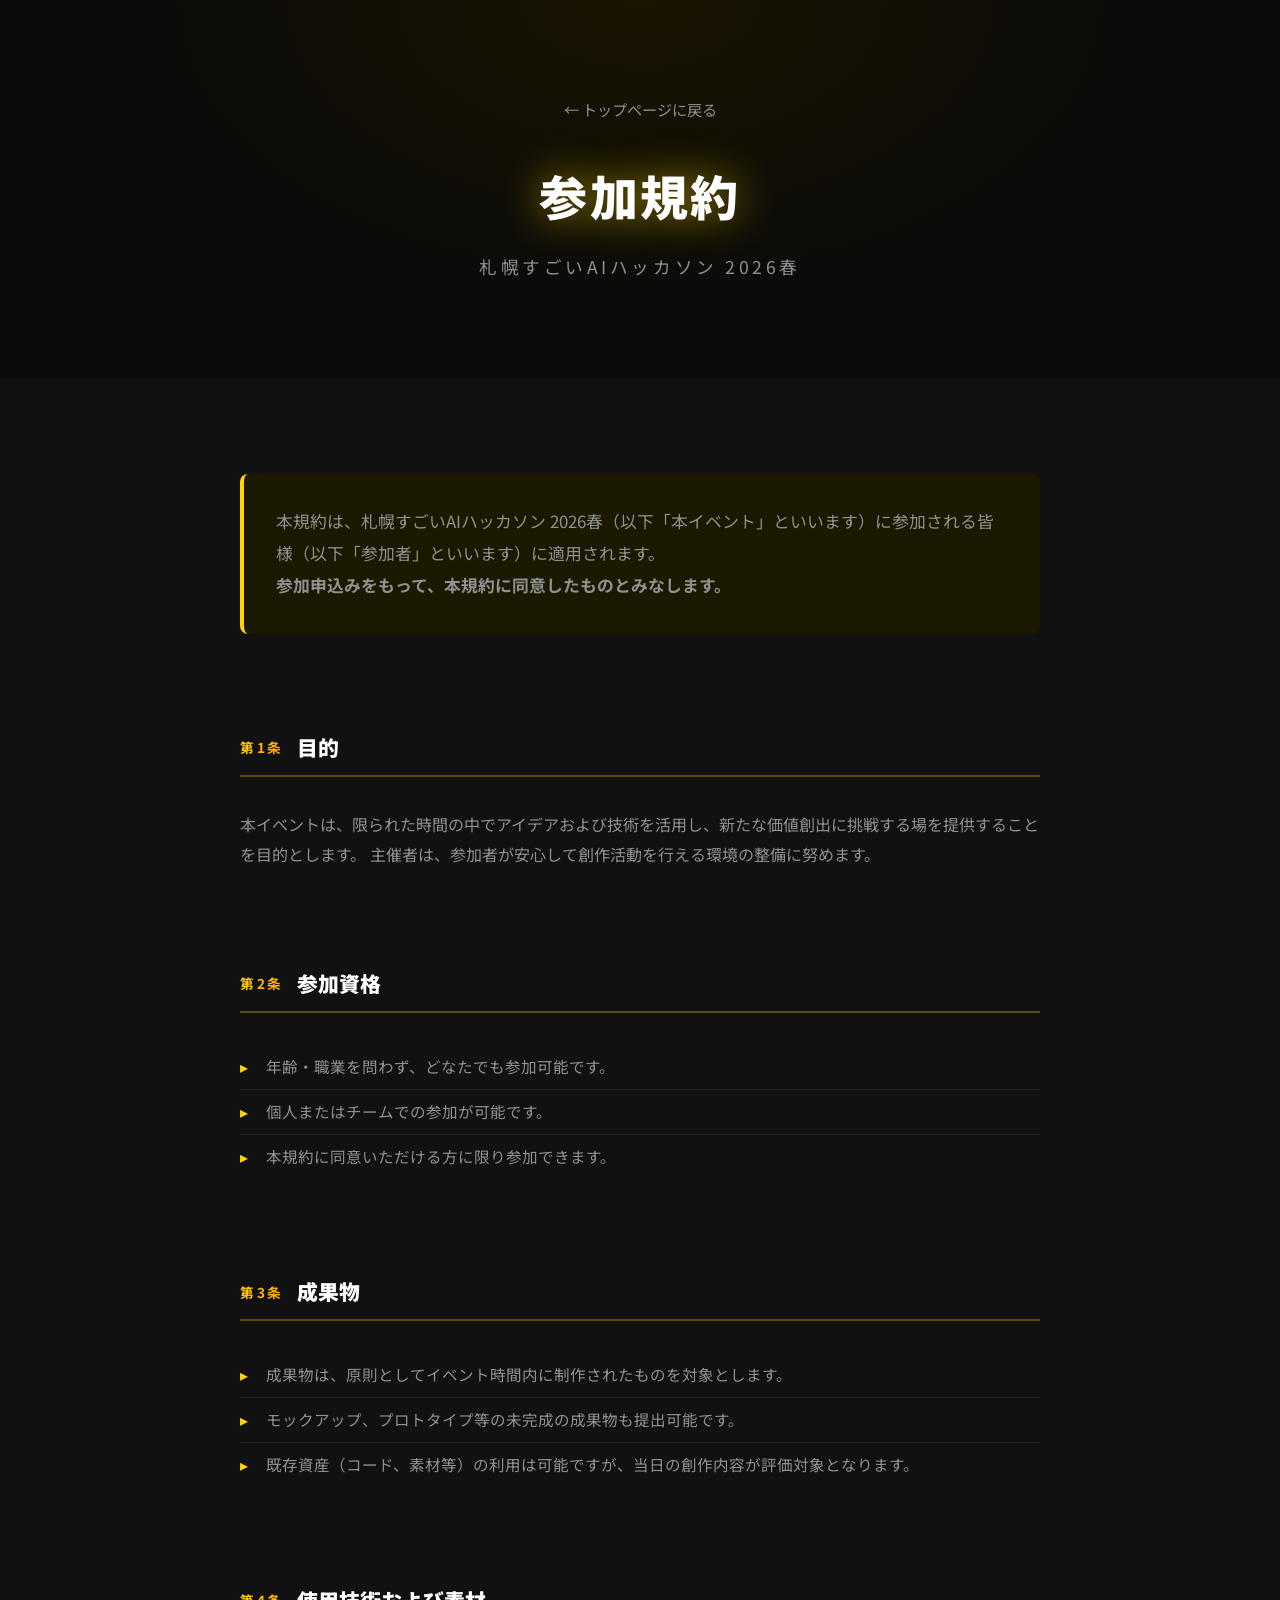
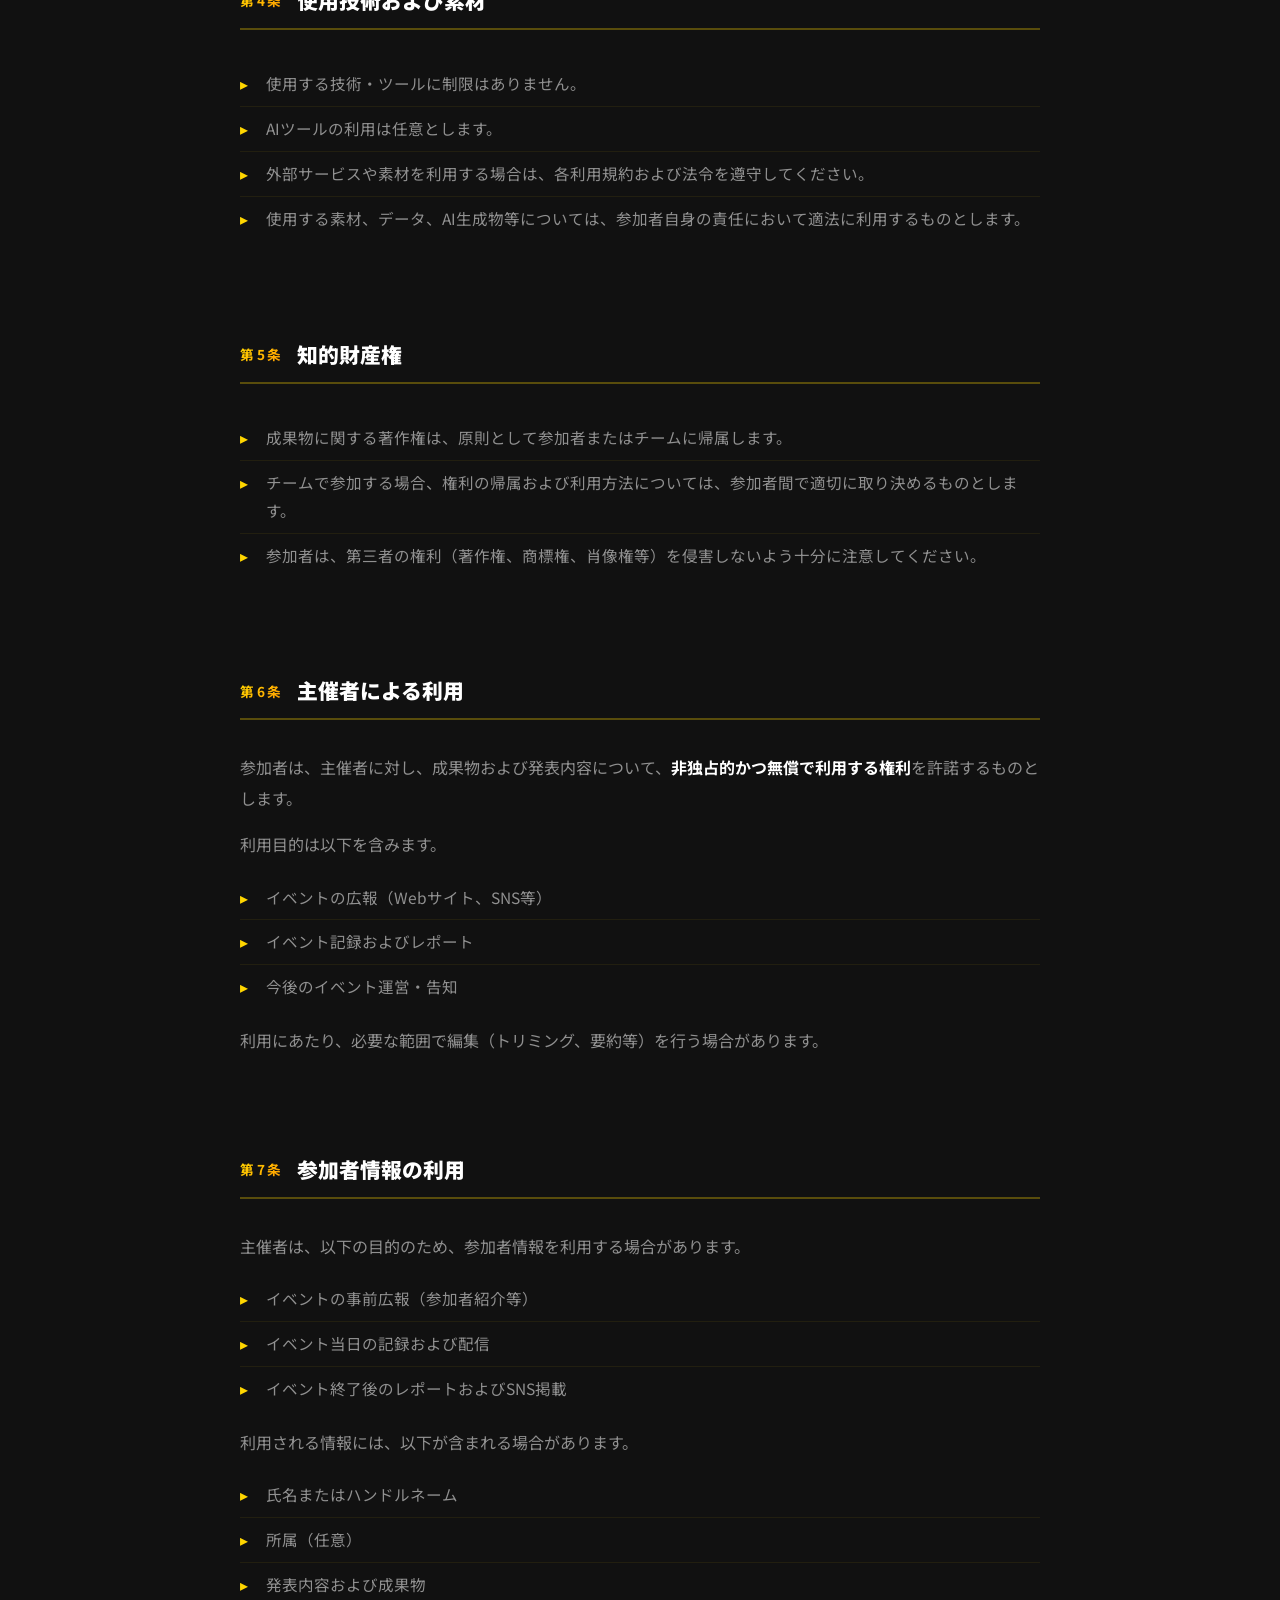
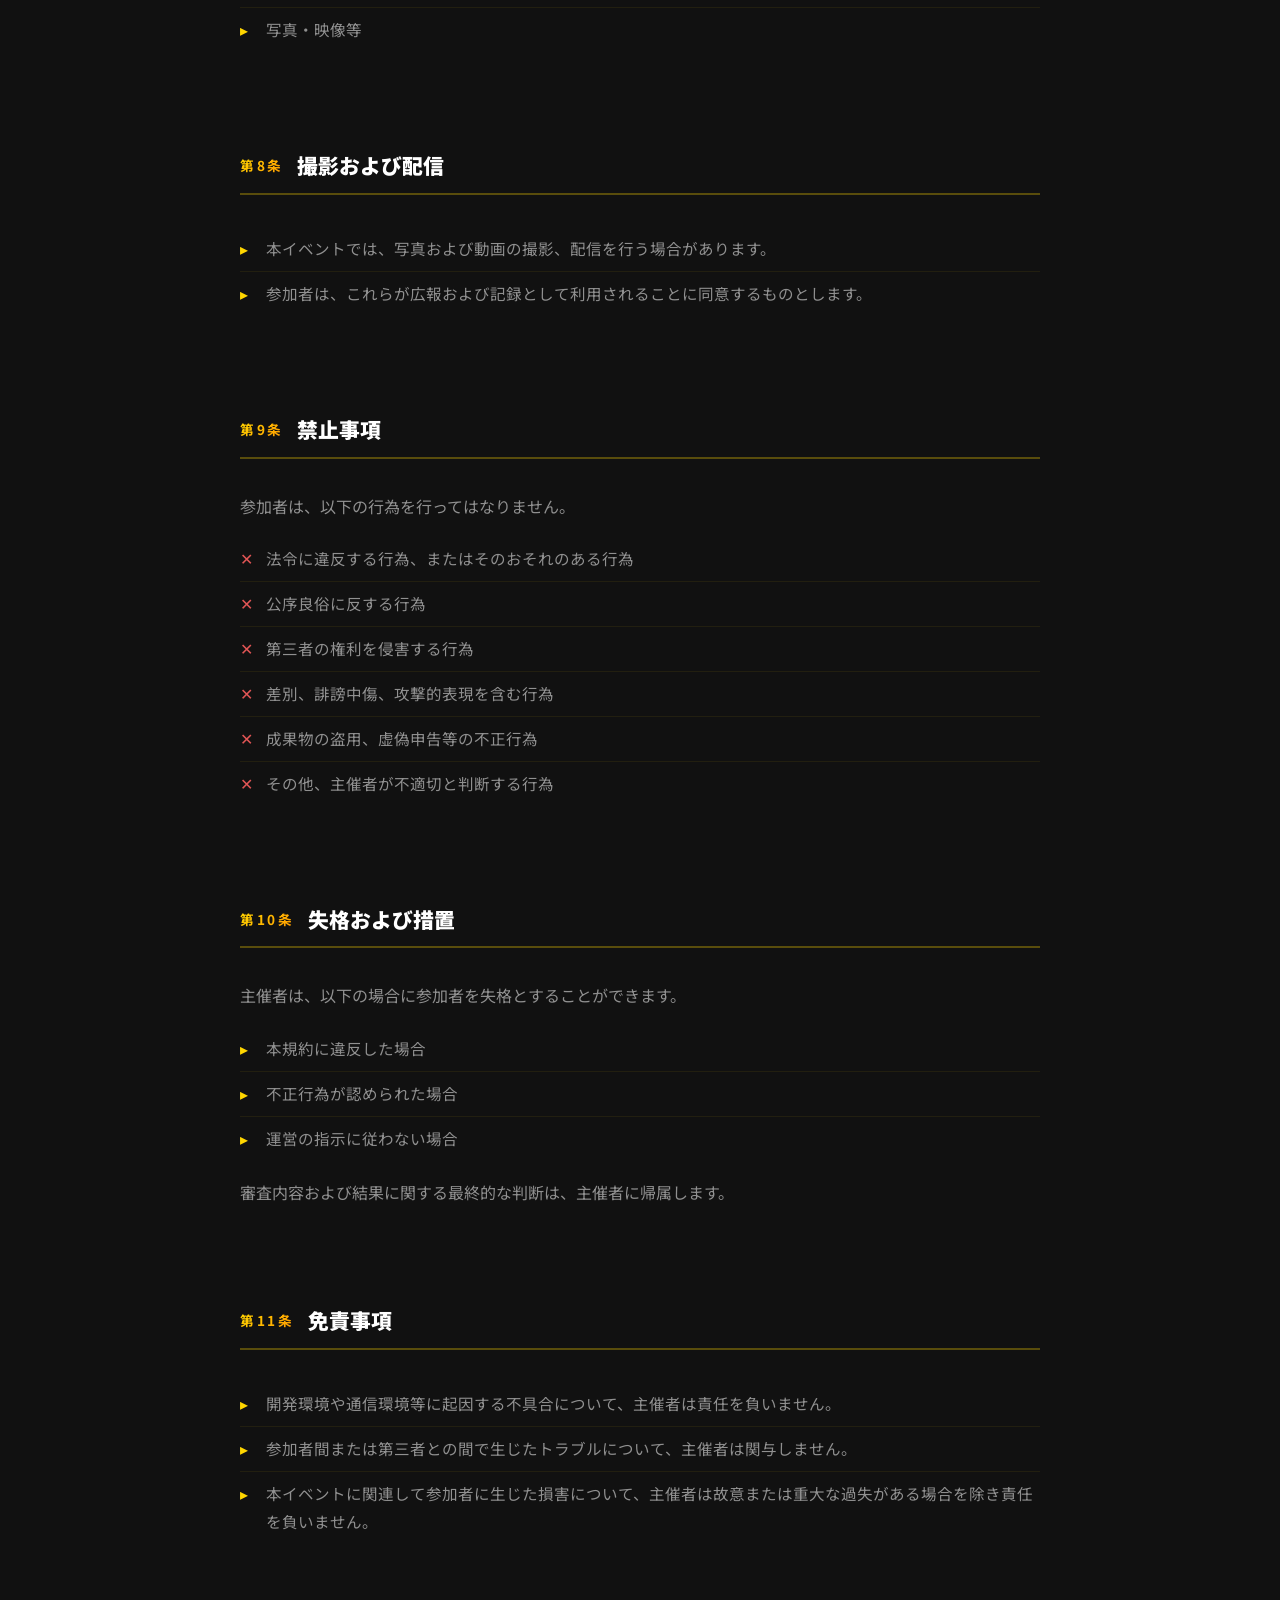
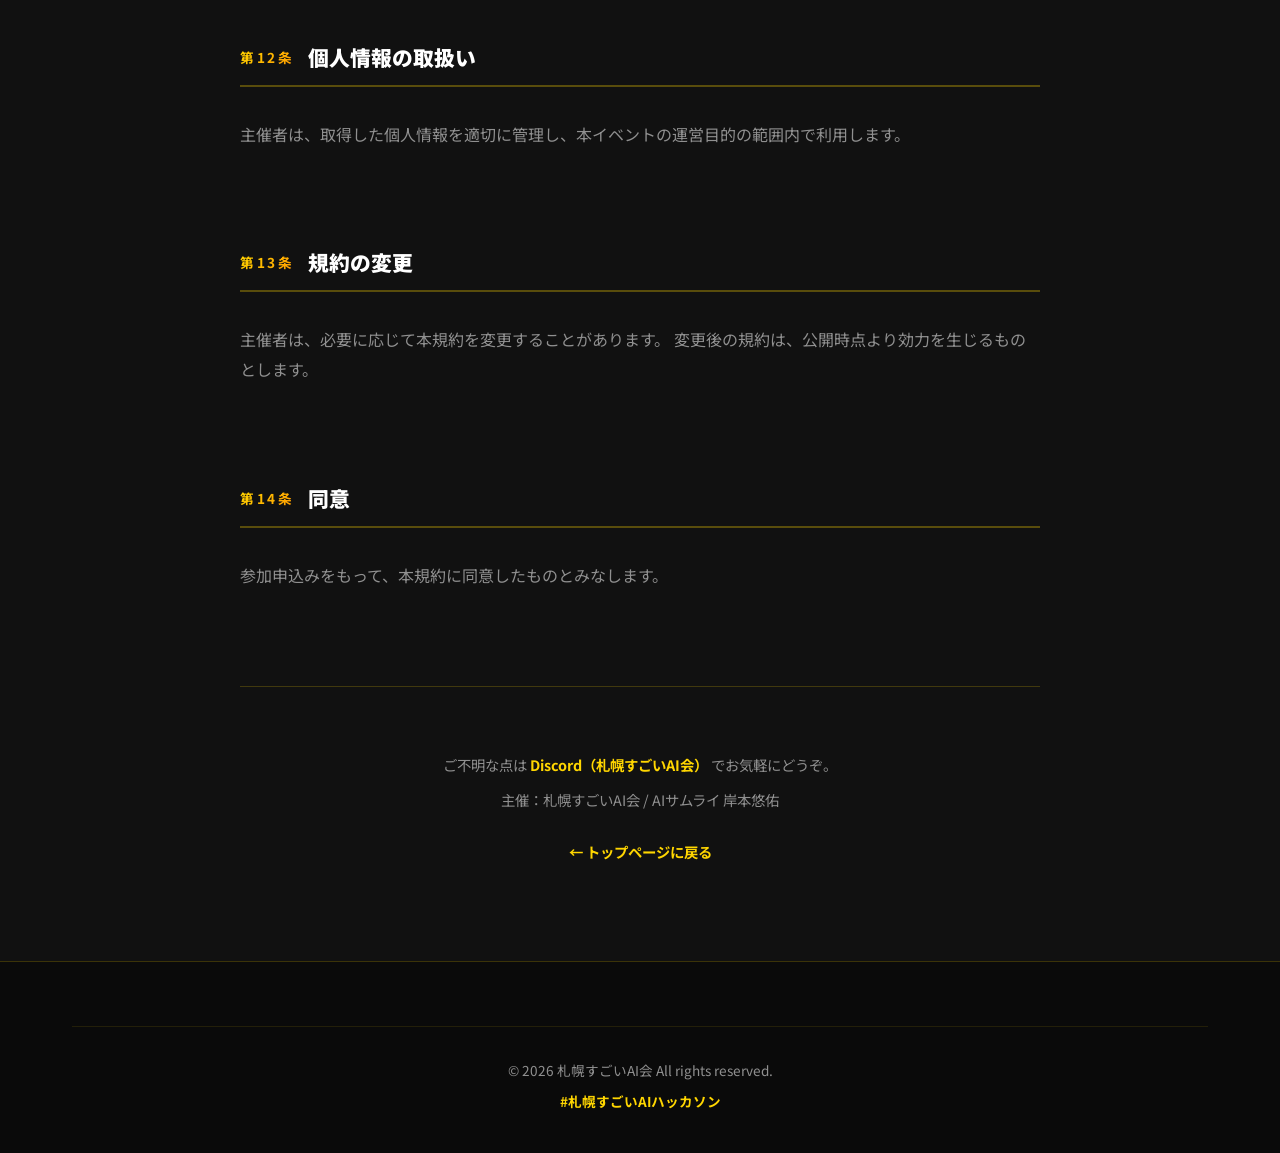
==== conditions.html @ a0afb740 "Initial commit" ====
<!DOCTYPE html>
<html lang="ja">
<head>
    <meta charset="UTF-8">
    <meta name="viewport" content="width=device-width, initial-scale=1.0">
    <title>参加規約 | 札幌すごいAIハッカソン 2026春</title>
    <meta name="description" content="札幌すごいAIハッカソン 2026春の参加規約です。">
    <!-- OGP Tags -->
    <meta property="og:title" content="参加規約 | 札幌すごいAIハッカソン 2026春">
    <meta property="og:description" content="札幌すごいAIハッカソン 2026春の参加規約です。">
    <meta property="og:type" content="website">
    <meta property="og:url" content="https://hack-2026-spring.sugoiai.org/conditions.html">
    <meta property="og:site_name" content="札幌すごいAIハッカソン 2026春">
    <meta property="og:image" content="https://hack-2026-spring.sugoiai.org/images/logot.png">
    <meta property="og:locale" content="ja_JP">
    <!-- Twitter Card Tags -->
    <meta name="twitter:card" content="summary_large_image">
    <meta name="twitter:title" content="参加規約 | 札幌すごいAIハッカソン 2026春">
    <meta name="twitter:description" content="札幌すごいAIハッカソン 2026春の参加規約です。">
    <meta name="twitter:image" content="https://hack-2026-spring.sugoiai.org/images/logot.png">
    <!-- Favicon -->
    <link rel="icon" type="image/png" href="images/logot.png">
    <link rel="apple-touch-icon" href="images/logot.png">
    <link rel="stylesheet" href="style.css">
    <link rel="preconnect" href="https://fonts.googleapis.com">
    <link rel="preconnect" href="https://fonts.gstatic.com" crossorigin>
    <link href="https://fonts.googleapis.com/css2?family=Noto+Sans+JP:wght@400;700;900&display=swap" rel="stylesheet">
    <style>
        .conditions-hero {
            min-height: 40vh;
            display: flex;
            flex-direction: column;
            justify-content: center;
            align-items: center;
            background: radial-gradient(ellipse at center top, #1a1400 0%, var(--dark-bg) 60%);
            padding: var(--spacing-xl) 0 var(--spacing-lg);
            text-align: center;
        }

        .back-link {
            display: inline-block;
            color: var(--text-secondary);
            text-decoration: none;
            margin-bottom: var(--spacing-md);
            transition: all 0.3s ease;
            font-size: 0.95rem;
        }

        .back-link:hover {
            color: var(--film-cyan);
            transform: translateX(-4px);
        }

        .conditions-body {
            background: var(--dark-surface);
            padding: var(--spacing-xl) 0;
        }

        .conditions-content {
            max-width: 800px;
            margin: 0 auto;
        }

        .conditions-intro {
            font-size: 1.05rem;
            color: var(--text-secondary);
            line-height: 1.9;
            margin-bottom: var(--spacing-xl);
            padding: var(--spacing-md);
            background: var(--dark-elevated);
            border-left: 4px solid var(--film-purple);
            border-radius: 8px;
        }

        .conditions-article {
            margin-bottom: var(--spacing-xl);
        }

        .conditions-article-title {
            font-size: 1.3rem;
            font-weight: 900;
            margin-bottom: var(--spacing-md);
            padding-bottom: 0.6rem;
            border-bottom: 2px solid rgba(255, 214, 0, 0.3);
            display: flex;
            align-items: center;
            gap: 0.8rem;
        }

        .conditions-article-title .article-num {
            font-size: 0.85rem;
            font-weight: 700;
            letter-spacing: 0.2em;
            background: var(--accent-gradient);
            -webkit-background-clip: text;
            -webkit-text-fill-color: transparent;
            background-clip: text;
        }

        .conditions-article p {
            color: var(--text-secondary);
            font-size: 1rem;
            line-height: 1.9;
            margin-bottom: var(--spacing-sm);
        }

        .conditions-article p strong {
            color: var(--text-primary);
            font-weight: 700;
        }

        .conditions-list {
            list-style: none;
            padding: 0;
            margin: var(--spacing-sm) 0;
        }

        .conditions-list li {
            padding: 0.5rem 0 0.5rem 1.6rem;
            position: relative;
            color: var(--text-secondary);
            font-size: 0.97rem;
            line-height: 1.8;
            border-bottom: 1px solid rgba(255, 214, 0, 0.07);
        }

        .conditions-list li:last-child {
            border-bottom: none;
        }

        .conditions-list li::before {
            content: "▸";
            position: absolute;
            left: 0;
            color: var(--film-purple);
        }

        .conditions-list.danger li::before {
            content: "✕";
            color: #e05555;
        }

        .conditions-note {
            margin-top: var(--spacing-md);
            padding: var(--spacing-sm) var(--spacing-md);
            background: rgba(255, 214, 0, 0.08);
            border-radius: 8px;
            border: 1px solid rgba(255, 214, 0, 0.2);
            font-size: 0.9rem;
            color: var(--text-secondary);
            line-height: 1.8;
        }

        .conditions-footer-note {
            margin-top: var(--spacing-xl);
            padding-top: var(--spacing-lg);
            border-top: 1px solid rgba(255, 214, 0, 0.2);
            text-align: center;
            color: var(--text-secondary);
            font-size: 0.9rem;
            line-height: 1.9;
        }

        .conditions-footer-note a {
            color: var(--film-purple);
            text-decoration: none;
            font-weight: 700;
        }

        .conditions-footer-note a:hover {
            color: var(--film-cyan);
        }
    </style>
</head>
<body>

    <!-- Hero -->
    <div class="conditions-hero">
        <div class="container">
            <a href="index.html" class="back-link">← トップページに戻る</a>
            <h1 class="hero-title" style="animation: none;">
                <span class="title-main" style="font-size: clamp(1.8rem, 5vw, 3rem);">参加規約</span>
                <span class="title-sub">札幌すごいAIハッカソン 2026春</span>
            </h1>
        </div>
    </div>

    <!-- Body -->
    <div class="conditions-body">
        <div class="container">
            <div class="conditions-content">

                <p class="conditions-intro">
                    本規約は、札幌すごいAIハッカソン 2026春（以下「本イベント」といいます）に参加される皆様（以下「参加者」といいます）に適用されます。<br>
                    <strong>参加申込みをもって、本規約に同意したものとみなします。</strong>
                </p>

                <!-- 第1条 -->
                <div class="conditions-article">
                    <h2 class="conditions-article-title">
                        <span class="article-num">第1条</span>目的
                    </h2>
                    <p>
                        本イベントは、限られた時間の中でアイデアおよび技術を活用し、新たな価値創出に挑戦する場を提供することを目的とします。
                        主催者は、参加者が安心して創作活動を行える環境の整備に努めます。
                    </p>
                </div>

                <!-- 第2条 -->
                <div class="conditions-article">
                    <h2 class="conditions-article-title">
                        <span class="article-num">第2条</span>参加資格
                    </h2>
                    <ul class="conditions-list">
                        <li>年齢・職業を問わず、どなたでも参加可能です。</li>
                        <li>個人またはチームでの参加が可能です。</li>
                        <li>本規約に同意いただける方に限り参加できます。</li>
                    </ul>
                </div>

                <!-- 第3条 -->
                <div class="conditions-article">
                    <h2 class="conditions-article-title">
                        <span class="article-num">第3条</span>成果物
                    </h2>
                    <ul class="conditions-list">
                        <li>成果物は、原則としてイベント時間内に制作されたものを対象とします。</li>
                        <li>モックアップ、プロトタイプ等の未完成の成果物も提出可能です。</li>
                        <li>既存資産（コード、素材等）の利用は可能ですが、当日の創作内容が評価対象となります。</li>
                    </ul>
                </div>

                <!-- 第4条 -->
                <div class="conditions-article">
                    <h2 class="conditions-article-title">
                        <span class="article-num">第4条</span>使用技術および素材
                    </h2>
                    <ul class="conditions-list">
                        <li>使用する技術・ツールに制限はありません。</li>
                        <li>AIツールの利用は任意とします。</li>
                        <li>外部サービスや素材を利用する場合は、各利用規約および法令を遵守してください。</li>
                        <li>使用する素材、データ、AI生成物等については、参加者自身の責任において適法に利用するものとします。</li>
                    </ul>
                </div>

                <!-- 第5条 -->
                <div class="conditions-article">
                    <h2 class="conditions-article-title">
                        <span class="article-num">第5条</span>知的財産権
                    </h2>
                    <ul class="conditions-list">
                        <li>成果物に関する著作権は、原則として参加者またはチームに帰属します。</li>
                        <li>チームで参加する場合、権利の帰属および利用方法については、参加者間で適切に取り決めるものとします。</li>
                        <li>参加者は、第三者の権利（著作権、商標権、肖像権等）を侵害しないよう十分に注意してください。</li>
                    </ul>
                </div>

                <!-- 第6条 -->
                <div class="conditions-article">
                    <h2 class="conditions-article-title">
                        <span class="article-num">第6条</span>主催者による利用
                    </h2>
                    <p>
                        参加者は、主催者に対し、成果物および発表内容について、<strong>非独占的かつ無償で利用する権利</strong>を許諾するものとします。
                    </p>
                    <p>利用目的は以下を含みます。</p>
                    <ul class="conditions-list">
                        <li>イベントの広報（Webサイト、SNS等）</li>
                        <li>イベント記録およびレポート</li>
                        <li>今後のイベント運営・告知</li>
                    </ul>
                    <p>利用にあたり、必要な範囲で編集（トリミング、要約等）を行う場合があります。</p>
                </div>

                <!-- 第7条 -->
                <div class="conditions-article">
                    <h2 class="conditions-article-title">
                        <span class="article-num">第7条</span>参加者情報の利用
                    </h2>
                    <p>主催者は、以下の目的のため、参加者情報を利用する場合があります。</p>
                    <ul class="conditions-list">
                        <li>イベントの事前広報（参加者紹介等）</li>
                        <li>イベント当日の記録および配信</li>
                        <li>イベント終了後のレポートおよびSNS掲載</li>
                    </ul>
                    <p>利用される情報には、以下が含まれる場合があります。</p>
                    <ul class="conditions-list">
                        <li>氏名またはハンドルネーム</li>
                        <li>所属（任意）</li>
                        <li>発表内容および成果物</li>
                        <li>写真・映像等</li>
                    </ul>
                </div>

                <!-- 第8条 -->
                <div class="conditions-article">
                    <h2 class="conditions-article-title">
                        <span class="article-num">第8条</span>撮影および配信
                    </h2>
                    <ul class="conditions-list">
                        <li>本イベントでは、写真および動画の撮影、配信を行う場合があります。</li>
                        <li>参加者は、これらが広報および記録として利用されることに同意するものとします。</li>
                    </ul>
                </div>

                <!-- 第9条 -->
                <div class="conditions-article">
                    <h2 class="conditions-article-title">
                        <span class="article-num">第9条</span>禁止事項
                    </h2>
                    <p>参加者は、以下の行為を行ってはなりません。</p>
                    <ul class="conditions-list danger">
                        <li>法令に違反する行為、またはそのおそれのある行為</li>
                        <li>公序良俗に反する行為</li>
                        <li>第三者の権利を侵害する行為</li>
                        <li>差別、誹謗中傷、攻撃的表現を含む行為</li>
                        <li>成果物の盗用、虚偽申告等の不正行為</li>
                        <li>その他、主催者が不適切と判断する行為</li>
                    </ul>
                </div>

                <!-- 第10条 -->
                <div class="conditions-article">
                    <h2 class="conditions-article-title">
                        <span class="article-num">第10条</span>失格および措置
                    </h2>
                    <p>主催者は、以下の場合に参加者を失格とすることができます。</p>
                    <ul class="conditions-list">
                        <li>本規約に違反した場合</li>
                        <li>不正行為が認められた場合</li>
                        <li>運営の指示に従わない場合</li>
                    </ul>
                    <p>審査内容および結果に関する最終的な判断は、主催者に帰属します。</p>
                </div>

                <!-- 第11条 -->
                <div class="conditions-article">
                    <h2 class="conditions-article-title">
                        <span class="article-num">第11条</span>免責事項
                    </h2>
                    <ul class="conditions-list">
                        <li>開発環境や通信環境等に起因する不具合について、主催者は責任を負いません。</li>
                        <li>参加者間または第三者との間で生じたトラブルについて、主催者は関与しません。</li>
                        <li>本イベントに関連して参加者に生じた損害について、主催者は故意または重大な過失がある場合を除き責任を負いません。</li>
                    </ul>
                </div>

                <!-- 第12条 -->
                <div class="conditions-article">
                    <h2 class="conditions-article-title">
                        <span class="article-num">第12条</span>個人情報の取扱い
                    </h2>
                    <p>
                        主催者は、取得した個人情報を適切に管理し、本イベントの運営目的の範囲内で利用します。
                    </p>
                </div>

                <!-- 第13条 -->
                <div class="conditions-article">
                    <h2 class="conditions-article-title">
                        <span class="article-num">第13条</span>規約の変更
                    </h2>
                    <p>
                        主催者は、必要に応じて本規約を変更することがあります。
                        変更後の規約は、公開時点より効力を生じるものとします。
                    </p>
                </div>

                <!-- 第14条 -->
                <div class="conditions-article">
                    <h2 class="conditions-article-title">
                        <span class="article-num">第14条</span>同意
                    </h2>
                    <p>
                        参加申込みをもって、本規約に同意したものとみなします。
                    </p>
                </div>

                <div class="conditions-footer-note">
                    <p>ご不明な点は <a href="https://discord.gg/Ve2tQeN7cw" target="_blank" rel="noopener noreferrer">Discord（札幌すごいAI会）</a> でお気軽にどうぞ。</p>
                    <p style="margin-top: 0.5rem;">主催：札幌すごいAI会 / AIサムライ 岸本悠佑</p>
                    <p style="margin-top: 1.5rem;"><a href="index.html">← トップページに戻る</a></p>
                </div>

            </div>
        </div>
    </div>

    <!-- Footer -->
    <footer class="footer">
        <div class="container">
            <div class="footer-bottom">
                <p>&copy; 2026 札幌すごいAI会 All rights reserved.</p>
                <p class="footer-hashtag">#札幌すごいAIハッカソン</p>
            </div>
        </div>
    </footer>

</body>
</html>
---- style.css ----
/* Reset & Base Styles */
* {
    margin: 0;
    padding: 0;
    box-sizing: border-box;
}

:root {
    /* Color Palette - Hackathon Yellow × Black Theme */
    --film-purple: #FFD600;
    --film-violet: #CC9900;
    --film-cyan: #00E5FF;
    --film-teal: #00C0D0;
    --film-gold: #FFD600;
    --hack-yellow: #FFD600;
    --hack-amber: #FF9900;
    --hack-cyan: #00E5FF;
    --dark-bg: #0A0A0A;
    --dark-surface: #111111;
    --dark-elevated: #1A1900;
    --text-primary: #ffffff;
    --text-secondary: #909090;
    --accent-gradient: linear-gradient(135deg, #FFD600, #FF9900);
    --film-glow: 0 0 30px rgba(255, 214, 0, 0.5);

    /* Typography */
    --font-primary: 'Noto Sans JP', sans-serif;

    /* Spacing */
    --spacing-xs: 0.5rem;
    --spacing-sm: 1rem;
    --spacing-md: 2rem;
    --spacing-lg: 4rem;
    --spacing-xl: 6rem;

    /* Container */
    --container-max: 1200px;
    --container-padding: 2rem;
}

html {
    scroll-behavior: smooth;
}

body {
    font-family: var(--font-primary);
    background-color: var(--dark-bg);
    color: var(--text-primary);
    line-height: 1.7;
    overflow-x: hidden;
}

.container {
    max-width: var(--container-max);
    margin: 0 auto;
    padding: 0 var(--container-padding);
}

/* Section Styles */
.section {
    padding: var(--spacing-xl) 0;
    position: relative;
}

.section-header {
    text-align: center;
    margin-bottom: var(--spacing-lg);
}

.section-title {
    display: flex;
    flex-direction: column;
    align-items: center;
    gap: var(--spacing-xs);
}

.title-en {
    font-size: 0.9rem;
    font-weight: 700;
    letter-spacing: 0.3em;
    background: var(--accent-gradient);
    -webkit-background-clip: text;
    -webkit-text-fill-color: transparent;
    background-clip: text;
    text-transform: uppercase;
}

.title-ja {
    font-size: 2.5rem;
    font-weight: 900;
    letter-spacing: 0.05em;
}

.section-description {
    color: var(--text-secondary);
    margin-top: var(--spacing-sm);
    font-size: 1.1rem;
}

/* ─── Hero Section ─── */
.hero {
    min-height: 100vh;
    display: flex;
    flex-direction: column;
    justify-content: center;
    align-items: center;
    position: relative;
    overflow: hidden;
    background: radial-gradient(ellipse at center top, #1a1400 0%, var(--dark-bg) 60%);
}

.hero-background {
    position: absolute;
    top: 0;
    left: 0;
    width: 100%;
    height: 100%;
    overflow: hidden;
    z-index: 0;
}

.film-particle {
    position: absolute;
    bottom: -100px;
    width: 400px;
    height: 400px;
    background: radial-gradient(circle, rgba(255, 214, 0, 0.2) 0%, transparent 70%);
    border-radius: 50%;
    filter: blur(60px);
    animation: particleFloat 18s infinite ease-in-out;
}

.film-particle:nth-child(1) {
    left: 5%;
    animation-delay: 0s;
    background: radial-gradient(circle, rgba(255, 214, 0, 0.25) 0%, transparent 70%);
}

.film-particle:nth-child(2) {
    left: 45%;
    animation-delay: 6s;
    background: radial-gradient(circle, rgba(0, 229, 255, 0.15) 0%, transparent 70%);
}

.film-particle:nth-child(3) {
    left: 75%;
    animation-delay: 12s;
    background: radial-gradient(circle, rgba(255, 214, 0, 0.2) 0%, transparent 70%);
}

@keyframes particleFloat {
    0% {
        transform: translateY(0) scale(1);
        opacity: 0;
    }
    30% {
        opacity: 0.8;
    }
    70% {
        opacity: 0.4;
    }
    100% {
        transform: translateY(-100vh) scale(1.8);
        opacity: 0;
    }
}

/* Hero placeholder for main visual */
.hero-placeholder-wrap {
    position: absolute;
    top: 0;
    left: 0;
    width: 100%;
    height: 100%;
    z-index: 0;
    /* Replace with actual background image when available */
    /* background-image: url('images/hero-visual.jpg'); */
    /* background-size: cover; */
    /* background-position: center; */
}

.hero-content {
    position: relative;
    z-index: 1;
    text-align: center;
}

.hero-date {
    font-size: 1.2rem;
    font-weight: 700;
    letter-spacing: 0.3em;
    background: var(--accent-gradient);
    -webkit-background-clip: text;
    -webkit-text-fill-color: transparent;
    background-clip: text;
    margin-bottom: var(--spacing-sm);
    animation: fadeInDown 1s ease-out;
}

.hero-badge {
    display: inline-block;
    padding: 0.4rem 1.2rem;
    background: rgba(255, 214, 0, 0.2);
    border: 1px solid var(--film-purple);
    border-radius: 50px;
    font-size: 0.9rem;
    font-weight: 700;
    letter-spacing: 0.15em;
    color: var(--film-cyan);
    margin-bottom: var(--spacing-md);
    animation: fadeInDown 1s ease-out 0.15s both;
}

.hero-title {
    margin-bottom: var(--spacing-md);
    animation: fadeInUp 1s ease-out 0.3s both;
}

.title-main {
    display: block;
    font-size: clamp(1.7rem, 7vw, 4.5rem);
    font-weight: 900;
    letter-spacing: 0.05em;
    margin-bottom: var(--spacing-sm);
    text-shadow: 0 0 40px rgba(255, 214, 0, 0.6);
}

.title-sub {
    display: block;
    font-size: clamp(0.8rem, 1.8vw, 1.1rem);
    font-weight: 400;
    letter-spacing: 0.2em;
    color: var(--text-secondary);
}

.hero-tagline {
    font-size: clamp(1.2rem, 3vw, 1.8rem);
    line-height: 1.8;
    margin-bottom: var(--spacing-lg);
    animation: fadeInUp 1s ease-out 0.6s both;
}

.hero-info-badge {
    display: flex;
    justify-content: center;
    gap: 1.5rem;
    margin-bottom: 2rem;
    animation: fadeInUp 1s ease-out 0.8s both;
}

.hero-info-badge span {
    font-size: 1.1rem;
    font-weight: 700;
    color: var(--film-cyan);
    text-shadow: 0 0 10px rgba(0, 229, 255, 0.5);
    letter-spacing: 0.05em;
}

.hero-cta {
    display: flex;
    justify-content: center;
    gap: var(--spacing-sm);
    flex-wrap: wrap;
    animation: fadeInUp 1s ease-out 0.9s both;
}

/* ─── Buttons ─── */
.btn {
    display: inline-flex;
    align-items: center;
    gap: var(--spacing-xs);
    padding: 1rem 2.5rem;
    font-size: 1rem;
    font-weight: 700;
    text-decoration: none;
    border-radius: 50px;
    transition: all 0.3s ease;
    position: relative;
    overflow: hidden;
    border: 2px solid transparent;
}

.btn-primary {
    background: var(--accent-gradient);
    color: var(--text-primary);
    box-shadow: var(--film-glow);
}

.btn-primary:hover {
    transform: translateY(-3px);
    box-shadow: 0 0 50px rgba(255, 214, 0, 0.8);
}

.btn-secondary {
    background: transparent;
    color: var(--text-primary);
    border: 2px solid var(--film-purple);
}

.btn-secondary:hover {
    background: var(--dark-elevated);
    border-color: var(--film-cyan);
    transform: translateY(-3px);
}

.btn-learn {
    background: rgba(255, 214, 0, 0.22);
    color: var(--text-primary);
    border: 2px solid rgba(255, 214, 0, 0.55);
    box-shadow: 0 0 12px rgba(255, 214, 0, 0.15);
}

.btn-learn:hover {
    background: rgba(255, 214, 0, 0.38);
    border-color: var(--film-purple);
    box-shadow: 0 0 24px rgba(255, 214, 0, 0.35);
    transform: translateY(-3px);
}

.btn-large {
    padding: 1.2rem 3rem;
    font-size: 1.1rem;
}

.btn-icon {
    font-size: 1.3em;
}

/* ─── Image Placeholder ─── */
.image-placeholder {
    position: relative;
    width: 100%;
    padding-bottom: 65%;
    background: var(--dark-elevated);
    border-radius: 12px;
    overflow: hidden;
    border: 2px dashed rgba(255, 214, 0, 0.4);
}

.division-placeholder {
    padding-bottom: 55%;
}

.about-photo {
    width: 100%;
    height: auto;
    border-radius: 12px;
    object-fit: cover;
    box-shadow: 0 4px 20px rgba(255, 214, 0, 0.3);
}

.placeholder-text {
    position: absolute;
    top: 50%;
    left: 50%;
    transform: translate(-50%, -50%);
    color: var(--text-secondary);
    font-size: 0.95rem;
    text-align: center;
    padding: var(--spacing-sm);
    display: flex;
    flex-direction: column;
    align-items: center;
    gap: 0.5rem;
}

.placeholder-icon {
    font-size: 2.5rem;
    display: block;
}

/* ─── Overview Section ─── */
.overview {
    background: var(--dark-surface);
    position: relative;
    overflow: hidden;
}

.film-grain-canvas {
    position: absolute;
    top: 0;
    left: 0;
    width: 100%;
    height: 100%;
    z-index: 0;
    pointer-events: none;
    opacity: 0.5;
}

.overview .container {
    position: relative;
    z-index: 1;
}

.overview-content {
    margin-top: var(--spacing-lg);
}

.overview-main {
    display: grid;
    grid-template-columns: 1fr 1fr;
    gap: var(--spacing-lg);
    align-items: start;
}

.overview-image-wrap {
    width: 100%;
}

.venue-image {
    width: 100%;
    height: auto;
    border-radius: 12px;
    object-fit: cover;
    box-shadow: 0 4px 20px rgba(255, 214, 0, 0.3);
}

.overview-subtitle {
    font-size: 2rem;
    font-weight: 900;
    margin-bottom: var(--spacing-md);
    background: var(--accent-gradient);
    -webkit-background-clip: text;
    -webkit-text-fill-color: transparent;
    background-clip: text;
}

.overview-text p {
    margin-bottom: var(--spacing-sm);
    color: var(--text-secondary);
    font-size: 1.05rem;
}

.overview-text strong {
    color: var(--text-primary);
    font-weight: 700;
}

.event-info {
    margin-top: var(--spacing-md);
    padding: var(--spacing-md);
    background: var(--dark-elevated);
    border-left: 4px solid var(--film-purple);
    border-radius: 8px;
}

.info-item {
    display: grid;
    grid-template-columns: 120px 1fr;
    gap: var(--spacing-sm);
    margin-bottom: var(--spacing-sm);
    padding-bottom: var(--spacing-sm);
    border-bottom: 1px solid rgba(255, 214, 0, 0.1);
}

.info-item:last-child {
    margin-bottom: 0;
    padding-bottom: 0;
    border-bottom: none;
}

.info-label {
    font-weight: 700;
    color: var(--film-purple);
    font-size: 0.95rem;
}

.info-value {
    color: var(--text-primary);
}

.overview-note {
    margin-top: var(--spacing-sm);
    font-size: 0.85rem;
    color: var(--text-secondary);
}

/* ─── Divisions Section ─── */
.divisions {
    background: var(--dark-bg);
    position: relative;
    overflow: hidden;
}

.projector-canvas {
    position: absolute;
    top: 0;
    left: 0;
    width: 100%;
    height: 100%;
    z-index: 0;
    pointer-events: none;
    opacity: 0.6;
}

.divisions .container {
    position: relative;
    z-index: 1;
}

.divisions-grid {
    display: grid;
    grid-template-columns: repeat(auto-fit, minmax(360px, 1fr));
    gap: var(--spacing-md);
    margin-top: var(--spacing-lg);
}

.division-card {
    background: var(--dark-surface);
    border-radius: 16px;
    overflow: hidden;
    position: relative;
    transition: all 0.3s ease;
    border: 1px solid rgba(255, 214, 0, 0.15);
}

.division-card:hover {
    transform: translateY(-8px);
    border-color: var(--film-purple);
    box-shadow: 0 10px 40px rgba(255, 214, 0, 0.25);
}

.division-number {
    position: absolute;
    top: 1rem;
    right: 1rem;
    font-size: 4rem;
    font-weight: 900;
    background: var(--accent-gradient);
    -webkit-background-clip: text;
    -webkit-text-fill-color: transparent;
    background-clip: text;
    opacity: 0.25;
    z-index: 1;
    line-height: 1;
}

.division-image-wrap {
    width: 100%;
}

.division-image {
    width: 100%;
    height: auto;
    aspect-ratio: 16 / 9;
    object-fit: cover;
    display: block;
    box-shadow: 0 4px 20px rgba(255, 214, 0, 0.2);
}

.division-content {
    padding: var(--spacing-md);
}

.division-badge {
    display: inline-block;
    padding: 0.3rem 0.9rem;
    border-radius: 50px;
    font-size: 0.8rem;
    font-weight: 700;
    letter-spacing: 0.1em;
    margin-bottom: var(--spacing-sm);
}

.badge-main {
    background: rgba(255, 214, 0, 0.2);
    border: 1px solid var(--film-purple);
    color: var(--film-purple);
}

.badge-exp {
    background: rgba(0, 229, 255, 0.15);
    border: 1px solid var(--film-cyan);
    color: var(--film-cyan);
}

.badge-special {
    background: rgba(0, 229, 255, 0.15);
    border: 1px solid #00E5FF;
    color: #00E5FF;
}

.division-title {
    font-size: 1.8rem;
    font-weight: 900;
    margin-bottom: 0.2rem;
}

.division-subtitle {
    font-size: 0.9rem;
    color: var(--text-secondary);
    margin-bottom: var(--spacing-sm);
    letter-spacing: 0.1em;
}

.division-duration {
    font-size: 1rem;
    color: var(--text-secondary);
    margin-bottom: var(--spacing-sm);
}

.division-duration strong {
    color: var(--film-cyan);
    font-size: 1.1rem;
}

.division-description {
    color: var(--text-secondary);
    line-height: 1.8;
    margin-bottom: var(--spacing-sm);
    font-size: 0.95rem;
}

.division-highlight {
    padding: var(--spacing-sm);
    background: rgba(255, 214, 0, 0.1);
    border-left: 3px solid var(--film-purple);
    border-radius: 4px;
    font-size: 0.92rem;
    color: var(--text-primary);
    margin-bottom: var(--spacing-md);
}

.division-exp .division-highlight {
    background: rgba(0, 229, 255, 0.08);
    border-left-color: var(--film-cyan);
}

.division-special .division-highlight {
    background: rgba(0, 229, 255, 0.08);
    border-left-color: #00E5FF;
}

.division-details {
    border-top: 1px solid rgba(255, 214, 0, 0.15);
    padding-top: var(--spacing-sm);
}

.division-details h4 {
    font-size: 0.9rem;
    font-weight: 700;
    color: var(--film-purple);
    letter-spacing: 0.1em;
    margin-bottom: 0.5rem;
    margin-top: var(--spacing-sm);
    text-transform: uppercase;
}

.division-details ul {
    list-style: none;
    padding: 0;
    margin-bottom: var(--spacing-sm);
}

.division-details ul li {
    padding: 0.3rem 0 0.3rem 1.4rem;
    position: relative;
    color: var(--text-secondary);
    font-size: 0.9rem;
}

.division-details ul li::before {
    content: "▸";
    position: absolute;
    left: 0;
    color: var(--film-purple);
    font-size: 0.85rem;
}

.division-exp .division-details ul li::before {
    color: var(--film-cyan);
}

.division-special .division-details h4 {
    color: #00E5FF;
}

.division-special .division-details ul li::before {
    color: #00E5FF;
}

.division-broadcast {
    font-size: 0.9rem;
    color: var(--text-secondary);
    background: var(--dark-elevated);
    padding: var(--spacing-sm);
    border-radius: 8px;
    text-align: center;
}

/* ─── Application Section ─── */
.application {
    background: var(--dark-surface);
}

.application-grid {
    display: grid;
    grid-template-columns: 1fr 1fr;
    gap: var(--spacing-md);
    margin-top: var(--spacing-lg);
}

.apply-card {
    background: var(--dark-elevated);
    border-radius: 16px;
    padding: var(--spacing-lg);
    border: 1px solid rgba(255, 214, 0, 0.15);
    transition: border-color 0.3s ease;
}

.apply-card:hover {
    border-color: rgba(255, 214, 0, 0.4);
}

.apply-card-icon {
    font-size: 2.5rem;
    margin-bottom: var(--spacing-sm);
}

.apply-card-title {
    font-size: 1.6rem;
    font-weight: 900;
    margin-bottom: var(--spacing-sm);
    background: var(--accent-gradient);
    -webkit-background-clip: text;
    -webkit-text-fill-color: transparent;
    background-clip: text;
}

.apply-card-subtitle {
    font-size: 0.95rem;
    color: var(--text-secondary);
    margin-bottom: var(--spacing-sm);
}

.apply-list {
    list-style: none;
    padding: 0;
}

.apply-list li {
    padding: 0.6rem 0 0.6rem 1.6rem;
    position: relative;
    color: var(--text-secondary);
    font-size: 0.97rem;
    border-bottom: 1px solid rgba(255, 214, 0, 0.08);
}

.apply-list li:last-child {
    border-bottom: none;
}

.apply-list li::before {
    content: "・";
    position: absolute;
    left: 0;
    color: var(--film-purple);
    font-weight: bold;
}

.apply-list-check li::before {
    content: "✓";
    color: var(--film-cyan);
}

.apply-cta {
    margin-top: var(--spacing-xl);
    text-align: center;
}

.apply-form-placeholder {
    display: inline-flex;
    flex-direction: column;
    align-items: center;
    gap: 0.8rem;
    padding: var(--spacing-lg) var(--spacing-xl);
    background: var(--dark-elevated);
    border: 2px dashed rgba(255, 214, 0, 0.4);
    border-radius: 16px;
    color: var(--text-secondary);
    font-size: 1.05rem;
}

.apply-form-placeholder .placeholder-icon {
    font-size: 3rem;
}

.apply-note {
    font-size: 0.9rem;
    color: var(--text-secondary);
}

.apply-note a {
    color: var(--film-cyan);
    text-decoration: none;
    transition: color 0.3s ease;
}

.apply-note a:hover {
    color: var(--film-purple);
}

.guideline-link {
    color: var(--film-cyan);
    text-decoration: none;
    font-weight: 700;
    border-bottom: 1px solid rgba(0, 229, 255, 0.4);
    transition: all 0.3s ease;
}

.guideline-link:hover {
    color: var(--film-purple);
    border-bottom-color: var(--film-purple);
}

/* ─── Awards Section ─── */
.awards {
    background: var(--dark-bg);
    position: relative;
    overflow: hidden;
}

.spark-canvas {
    position: absolute;
    top: 0;
    left: 0;
    width: 100%;
    height: 100%;
    z-index: 0;
    pointer-events: none;
    opacity: 0.7;
}

.awards .container {
    position: relative;
    z-index: 1;
}

.awards-grid {
    display: grid;
    grid-template-columns: repeat(auto-fit, minmax(280px, 1fr));
    gap: var(--spacing-md);
    margin-top: var(--spacing-lg);
}

.award-card {
    background: var(--dark-elevated);
    border-radius: 16px;
    overflow: hidden;
    text-align: center;
    border: 1px solid rgba(255, 214, 0, 0.2);
    transition: all 0.3s ease;
}

.award-image-wrap {
    width: 100%;
}

.award-image {
    width: 100%;
    aspect-ratio: 4 / 3;
    object-fit: cover;
    display: block;
}

.award-body {
    padding: var(--spacing-lg);
}

.award-card:hover {
    transform: translateY(-6px);
    border-color: var(--film-gold);
    box-shadow: 0 10px 40px rgba(255, 215, 0, 0.15);
}

.award-icon {
    font-size: 3.5rem;
    margin-bottom: var(--spacing-sm);
}

.award-title {
    font-size: 1.8rem;
    font-weight: 900;
    margin-bottom: 0.4rem;
    background: linear-gradient(135deg, var(--film-gold), #FFA500);
    -webkit-background-clip: text;
    -webkit-text-fill-color: transparent;
    background-clip: text;
}

.award-division {
    font-size: 0.9rem;
    color: var(--film-purple);
    font-weight: 700;
    letter-spacing: 0.1em;
    margin-bottom: var(--spacing-sm);
}

.award-description {
    color: var(--text-secondary);
    font-size: 0.95rem;
    line-height: 1.7;
}


/* ─── About Section ─── */
.about-festival {
    background: var(--dark-surface);
    position: relative;
    overflow: hidden;
}

.ripple-canvas {
    position: absolute;
    top: 0;
    left: 0;
    width: 100%;
    height: 100%;
    z-index: 0;
    pointer-events: none;
}

.about-festival .container {
    position: relative;
    z-index: 1;
}

.about-content {
    display: grid;
    grid-template-columns: 1.5fr 1fr;
    gap: var(--spacing-lg);
    align-items: center;
}

.about-origin-sig {
    display: block;
    text-align: right;
    font-size: 0.9rem;
    color: var(--text-secondary);
    margin-top: 0.6rem;
}

.about-origin {
    font-size: 1.05rem;
    line-height: 2;
    color: var(--text-secondary);
    border-left: 4px solid var(--film-cyan);
    padding: var(--spacing-sm) var(--spacing-md);
    margin-bottom: var(--spacing-md);
    background: rgba(0, 229, 255, 0.05);
    border-radius: 0 8px 8px 0;
    font-style: normal;
}

.about-lead {
    font-size: 1.4rem;
    font-weight: 700;
    color: var(--text-primary);
    margin-bottom: var(--spacing-md);
    line-height: 1.6;
}

.about-text p {
    color: var(--text-secondary);
    font-size: 1.05rem;
    line-height: 1.8;
    margin-bottom: var(--spacing-sm);
}

.about-features {
    margin-top: var(--spacing-md);
    padding: var(--spacing-md);
    background: var(--dark-elevated);
    border-radius: 12px;
    border-left: 4px solid var(--film-purple);
    display: flex;
    flex-direction: column;
    gap: var(--spacing-sm);
}

.about-feature {
    display: flex;
    align-items: center;
    gap: var(--spacing-sm);
}

.feature-icon {
    font-size: 1.4rem;
    min-width: 2rem;
}

.feature-text {
    color: var(--text-primary);
    font-size: 1rem;
    font-weight: 600;
}

/* ─── Judges Section ─── */
.judges {
    background: var(--dark-bg);
}

.judges-grid {
    display: grid;
    grid-template-columns: repeat(auto-fit, minmax(260px, 1fr));
    gap: var(--spacing-md);
    margin-top: var(--spacing-lg);
}

.judge-card {
    background: var(--dark-elevated);
    border-radius: 16px;
    overflow: hidden;
    border: 1px solid rgba(255, 214, 0, 0.2);
    transition: all 0.3s ease;
    display: flex;
    flex-direction: column;
}

.judge-card:hover {
    transform: translateY(-6px);
    border-color: var(--film-purple);
    box-shadow: 0 10px 40px rgba(255, 214, 0, 0.25);
}

.judge-image-wrap {
    width: 100%;
    aspect-ratio: 1 / 1;
    overflow: hidden;
}

.judge-image {
    width: 100%;
    height: 100%;
    object-fit: cover;
    display: block;
    transition: transform 0.4s ease;
}

.judge-card:hover .judge-image {
    transform: scale(1.05);
}

.judge-image-soon {
    background: var(--dark-surface);
    border-bottom: 1px solid rgba(255, 214, 0, 0.15);
    display: flex;
    align-items: center;
    justify-content: center;
}

.judge-soon-icon {
    font-size: 3.5rem;
    opacity: 0.4;
}

.coming-soon-placeholder {
    width: 100%;
    height: 100%;
    display: flex;
    align-items: center;
    justify-content: center;
    background: var(--dark-surface);
}

.coming-soon-text {
    font-size: 4rem;
    font-weight: 900;
    color: var(--text-secondary);
    opacity: 0.3;
}

.judge-info {
    padding: var(--spacing-md);
    display: flex;
    flex-direction: column;
    gap: var(--spacing-xs);
    flex: 1;
}

.judge-name {
    font-size: 1.3rem;
    font-weight: 900;
    background: var(--accent-gradient);
    -webkit-background-clip: text;
    -webkit-text-fill-color: transparent;
    background-clip: text;
}

.judge-title {
    font-size: 0.85rem;
    color: var(--film-cyan);
    font-weight: 700;
    letter-spacing: 0.05em;
}

.judge-title-small {
    font-size: 0.75rem;
    display: block;
}

.judge-comment {
    font-size: 0.9rem;
    color: var(--text-secondary);
    line-height: 1.8;
    border-left: 3px solid var(--film-purple);
    padding-left: var(--spacing-sm);
    margin-top: var(--spacing-xs);
    font-style: normal;
}

.judge-card-soon {
    border-style: dashed;
    border-color: rgba(255, 214, 0, 0.25);
    opacity: 0.7;
}

.judge-name-soon,
.judge-title-soon {
    color: var(--text-secondary);
}

.judge-name-soon {
    background: none;
    -webkit-text-fill-color: var(--text-secondary);
    font-size: 1.2rem;
}

.judge-comment-soon {
    border-left-color: rgba(255, 214, 0, 0.3);
    font-style: italic;
}

/* ─── CTA Section ─── */
.cta-section {
    background: radial-gradient(ellipse at center, #141200 0%, var(--dark-bg) 100%);
    text-align: center;
    padding: var(--spacing-xl) 0;
}

.cta-content {
    max-width: 800px;
    margin: 0 auto;
}

.cta-title {
    font-size: clamp(2rem, 5vw, 3rem);
    font-weight: 900;
    margin-bottom: var(--spacing-md);
    background: var(--accent-gradient);
    -webkit-background-clip: text;
    -webkit-text-fill-color: transparent;
    background-clip: text;
    line-height: 1.3;
}

.cta-description {
    font-size: 1.15rem;
    color: var(--text-secondary);
    margin-bottom: var(--spacing-lg);
    line-height: 1.8;
}

.cta-buttons {
    display: flex;
    justify-content: center;
    gap: var(--spacing-md);
    flex-wrap: wrap;
}

/* ─── Organizer Section ─── */
.organizer {
    background: var(--dark-surface);
}

.organizer-content {
    display: grid;
    grid-template-columns: 1fr 2fr;
    gap: var(--spacing-lg);
    align-items: center;
    margin-top: var(--spacing-lg);
}

.organizer-photo-wrap {
    display: flex;
    justify-content: center;
}

.organizer-photo {
    width: 100%;
    max-width: 280px;
    aspect-ratio: 1 / 1;
    border-radius: 50%;
    object-fit: cover;
    box-shadow: 0 4px 24px rgba(255, 214, 0, 0.4);
}

.organizer-names {
    font-size: 2rem;
    font-weight: 900;
    margin-bottom: var(--spacing-sm);
    background: var(--accent-gradient);
    -webkit-background-clip: text;
    -webkit-text-fill-color: transparent;
    background-clip: text;
}

.organizer-bio {
    color: var(--text-secondary);
    font-size: 1.05rem;
    line-height: 1.8;
    margin-bottom: var(--spacing-md);
}

.organizer-social {
    display: flex;
    flex-direction: column;
    gap: var(--spacing-xs);
}

.social-link {
    display: inline-block;
    color: var(--film-purple);
    text-decoration: none;
    font-weight: 700;
    transition: all 0.3s ease;
    font-size: 0.95rem;
}

.social-link:hover {
    color: var(--film-cyan);
}

/* ─── Footer ─── */
.footer {
    background: var(--dark-bg);
    padding: var(--spacing-lg) 0 var(--spacing-md);
    border-top: 1px solid rgba(255, 214, 0, 0.2);
}

.footer-content {
    display: grid;
    grid-template-columns: 2fr 1fr 1fr;
    gap: var(--spacing-lg);
    margin-bottom: var(--spacing-md);
}

.footer-logo h3 {
    font-size: 1.4rem;
    font-weight: 900;
    margin-bottom: var(--spacing-xs);
    background: var(--accent-gradient);
    -webkit-background-clip: text;
    -webkit-text-fill-color: transparent;
    background-clip: text;
}

.footer-logo p {
    color: var(--text-secondary);
    font-size: 0.85rem;
}

.footer-links {
    display: flex;
    flex-direction: column;
    gap: var(--spacing-sm);
}

.footer-links a {
    color: var(--text-secondary);
    text-decoration: none;
    transition: color 0.3s ease;
    font-size: 0.95rem;
}

.footer-links a:hover {
    color: var(--film-purple);
}

.footer-info p {
    color: var(--text-secondary);
    font-size: 0.9rem;
    margin-bottom: var(--spacing-xs);
}

.footer-bottom {
    text-align: center;
    padding-top: var(--spacing-md);
    border-top: 1px solid rgba(255, 214, 0, 0.1);
}

.footer-bottom p {
    color: var(--text-secondary);
    font-size: 0.85rem;
    margin-bottom: var(--spacing-xs);
}

.footer-disclaimer {
    font-size: 0.8rem !important;
}

.footer-hashtag {
    color: var(--film-purple) !important;
    font-weight: 700;
}

/* ─── Sponsor Page ─── */
.sp-hero {
    min-height: 50vh;
    display: flex;
    align-items: center;
    background: radial-gradient(ellipse at center top, #1a1400 0%, var(--dark-bg) 60%);
    overflow: hidden;
    padding-top: 4rem;
    padding-bottom: 4rem;
}

.sp-hero-content {
    position: relative;
    z-index: 1;
    text-align: center;
}

.sp-back-link {
    display: inline-block;
    color: var(--film-cyan);
    text-decoration: none;
    font-size: 0.95rem;
    font-weight: 700;
    transition: color 0.3s ease;
}

.sp-back-link:hover {
    color: var(--film-purple);
}

.sp-hero-description {
    font-size: 1.1rem;
    color: var(--text-secondary);
    line-height: 1.9;
    margin-top: var(--spacing-md);
}

.sp-past-content {
    max-width: 800px;
    margin: 0 auto;
    display: flex;
    flex-direction: column;
    gap: var(--spacing-lg);
}

.sp-video-wrap {
    text-align: center;
}

.sp-past-image-wrap {
    text-align: center;
}

.sp-video-label {
    font-size: 0.85rem;
    color: var(--text-secondary);
    margin-bottom: var(--spacing-sm);
    letter-spacing: 0.05em;
}

.sp-past-image {
    width: 100%;
    height: auto;
    border-radius: 12px;
    box-shadow: 0 4px 30px rgba(255, 214, 0, 0.3);
}

.sp-video-iframe {
    width: 100%;
    aspect-ratio: 16 / 9;
    border-radius: 12px;
    box-shadow: 0 4px 30px rgba(255, 214, 0, 0.3);
}

.sp-benefits-grid {
    display: grid;
    grid-template-columns: repeat(auto-fit, minmax(260px, 1fr));
    gap: var(--spacing-md);
    margin-top: var(--spacing-lg);
}

.sp-benefits-list {
    display: flex;
    flex-direction: column;
    gap: var(--spacing-md);
    margin-top: var(--spacing-lg);
}

.sp-benefit-row {
    display: flex;
    align-items: flex-start;
    gap: var(--spacing-md);
    background: var(--dark-elevated);
    border-radius: 16px;
    padding: var(--spacing-md) var(--spacing-lg);
    border: 1px solid rgba(255, 214, 0, 0.15);
    transition: border-color 0.3s ease;
}

.sp-benefit-row:hover {
    border-color: rgba(255, 214, 0, 0.4);
}

.sp-benefit-icon {
    font-size: 2.5rem;
    flex-shrink: 0;
    line-height: 1;
    padding-top: 0.2rem;
}

.sp-benefit-body {
    flex: 1;
}

.sp-benefit-body .apply-card-title {
    margin-bottom: 0.5rem;
}

.sp-plan-section {
    background: var(--dark-bg);
}

.sp-plan-section.overview {
    background: var(--dark-surface);
}

.sp-plan-card {
    background: var(--dark-elevated);
    border-radius: 20px;
    overflow: hidden;
    border: 1px solid rgba(255, 214, 0, 0.2);
}

.sp-plan-header {
    padding: var(--spacing-lg) var(--spacing-lg) var(--spacing-md);
    border-bottom: 1px solid rgba(255, 214, 0, 0.15);
    text-align: center;
}

.sp-tier-badge {
    display: inline-block;
    padding: 0.3rem 1rem;
    border-radius: 50px;
    font-size: 0.8rem;
    font-weight: 700;
    letter-spacing: 0.15em;
    margin-bottom: var(--spacing-sm);
}

.sp-badge-platinum {
    background: rgba(0, 229, 255, 0.15);
    border: 1px solid var(--film-cyan);
    color: var(--film-cyan);
}

.sp-tier-title {
    font-size: 2rem;
    font-weight: 900;
    display: flex;
    align-items: center;
    justify-content: center;
    gap: 0.6rem;
    margin-bottom: 0.5rem;
}

.sp-tier-icon {
    font-size: 2rem;
}

.sp-tier-platinum {
    background: linear-gradient(135deg, var(--film-cyan), #a78bfa);
    -webkit-background-clip: text;
    -webkit-text-fill-color: transparent;
    background-clip: text;
}

.sp-tier-gold {
    background: linear-gradient(135deg, var(--film-gold), #FFA500);
    -webkit-background-clip: text;
    -webkit-text-fill-color: transparent;
    background-clip: text;
}

.sp-tier-silver {
    background: linear-gradient(135deg, #c0c0c0, #e8e8e8);
    -webkit-background-clip: text;
    -webkit-text-fill-color: transparent;
    background-clip: text;
}

.sp-plan-price {
    font-size: 2.8rem;
    font-weight: 900;
    background: var(--accent-gradient);
    -webkit-background-clip: text;
    -webkit-text-fill-color: transparent;
    background-clip: text;
    margin: 0.5rem 0;
}

.sp-price-gold {
    background: linear-gradient(135deg, var(--film-gold), #FFA500);
    -webkit-background-clip: text;
    -webkit-text-fill-color: transparent;
    background-clip: text;
}

.sp-price-silver {
    background: linear-gradient(135deg, #c0c0c0, #e8e8e8);
    -webkit-background-clip: text;
    -webkit-text-fill-color: transparent;
    background-clip: text;
}

.sp-price-row {
    display: flex;
    align-items: center;
    justify-content: center;
    gap: 0.8rem;
    flex-wrap: wrap;
}

.sp-price-sep {
    font-size: 1.6rem;
    color: var(--text-secondary);
    font-weight: 300;
}

.sp-barter-note {
    display: inline-block;
    margin-top: 0.4rem;
    padding: 0.35rem 1rem;
    background: rgba(0, 229, 255, 0.1);
    border: 1px solid rgba(0, 229, 255, 0.4);
    border-radius: 50px;
    font-size: 0.9rem;
    font-weight: 700;
    color: var(--film-cyan);
    letter-spacing: 0.05em;
}

.sp-plan-catch {
    font-size: 1.1rem;
    font-weight: 700;
    color: var(--text-primary);
    margin-bottom: 0.5rem;
    letter-spacing: 0.02em;
}

.sp-plan-tagline {
    font-size: 1rem;
    color: var(--text-secondary);
    line-height: 1.8;
    margin-top: 0.5rem;
}

.sp-plan-body {
    padding: var(--spacing-lg);
}

.sp-benefits-heading {
    font-size: 0.9rem;
    font-weight: 700;
    color: var(--film-purple);
    letter-spacing: 0.12em;
    text-transform: uppercase;
    margin-bottom: var(--spacing-sm);
}

.sp-platinum .sp-plan-card {
    border-color: rgba(0, 229, 255, 0.35);
    box-shadow: 0 0 40px rgba(0, 229, 255, 0.08);
}

@media (max-width: 768px) {
    .sp-tier-title {
        font-size: 1.6rem;
    }
    .sp-plan-price {
        font-size: 2.2rem;
    }
}

/* ─── Animations ─── */
@keyframes fadeIn {
    from { opacity: 0; }
    to   { opacity: 1; }
}

@keyframes fadeInUp {
    from {
        opacity: 0;
        transform: translateY(30px);
    }
    to {
        opacity: 1;
        transform: translateY(0);
    }
}

@keyframes fadeInDown {
    from {
        opacity: 0;
        transform: translateY(-30px);
    }
    to {
        opacity: 1;
        transform: translateY(0);
    }
}

/* ─── Responsive ─── */
@media (max-width: 1024px) {
    :root {
        --container-padding: 1.5rem;
        --spacing-xl: 4rem;
        --spacing-lg: 3rem;
    }

    .overview-main,
    .about-content,
    .organizer-content {
        grid-template-columns: 1fr;
    }

    .footer-content {
        grid-template-columns: 1fr;
        text-align: center;
    }

    .footer-links {
        align-items: center;
    }
}

@media (max-width: 768px) {
    :root {
        --container-padding: 1rem;
        --spacing-xl: 3rem;
        --spacing-lg: 2rem;
    }

    .title-ja {
        font-size: 2rem;
    }

    .divisions-grid {
        grid-template-columns: 1fr;
    }

    .application-grid {
        grid-template-columns: 1fr;
    }

    .awards-grid {
        grid-template-columns: 1fr;
    }

    .judges-grid {
        grid-template-columns: repeat(2, 1fr);
    }

    .hero-info-badge {
        flex-direction: column;
        gap: 0.5rem;
    }

    .hero-cta {
        flex-direction: column;
        align-items: center;
    }

    .cta-buttons {
        flex-direction: column;
        align-items: center;
    }

    .organizer-content {
        grid-template-columns: 1fr;
        text-align: center;
    }

    .organizer-logos {
        margin: 0 auto;
    }

    .organizer-social {
        align-items: center;
    }
}

@media (max-width: 600px) {
    .judges-grid {
        grid-template-columns: 1fr;
    }
}

@media (max-width: 480px) {
    .btn {
        width: 100%;
        justify-content: center;
    }

    .info-item {
        grid-template-columns: 1fr;
    }

    .info-label {
        margin-bottom: 0.2rem;
    }

    .apply-form-placeholder {
        padding: var(--spacing-md);
        width: 100%;
    }
}

/* Partners Section */
.partners {
    background: var(--dark-surface);
}

.partners-grid {
    display: grid;
    grid-template-columns: repeat(3, 1fr);
    gap: var(--spacing-md);
    margin-top: var(--spacing-lg);
    max-width: 1000px;
    margin-left: auto;
    margin-right: auto;
}

.partner-card {
    background: var(--dark-elevated);
    border-radius: 12px;
    overflow: hidden;
    transition: all 0.3s ease;
    border: 1px solid rgba(255, 214, 0, 0.1);
    text-decoration: none;
    display: block;
    color: inherit;
}

.partner-card:hover {
    transform: translateY(-4px);
    border-color: var(--film-purple);
    box-shadow: 0 8px 24px rgba(255, 214, 0, 0.2);
}

.partner-logo {
    width: 100%;
    aspect-ratio: 16 / 9;
    display: flex;
    align-items: center;
    justify-content: center;
    background: var(--dark-surface);
}

.partner-logo img {
    width: 100%;
    height: 100%;
    object-fit: contain;
    padding: var(--spacing-sm);
}

.partner-name {
    padding: var(--spacing-sm);
    font-size: 0.95rem;
    font-weight: 700;
    color: var(--text-primary);
    text-align: center;
    background: var(--dark-elevated);
}

@media (max-width: 768px) {
    .partners-grid {
        grid-template-columns: repeat(2, 1fr);
        max-width: 600px;
    }
}

@media (max-width: 480px) {
    .partners-grid {
        grid-template-columns: 1fr;
        max-width: 340px;
    }
}

/* ─── Timeline Section ─── */
.timeline-section {
    background: var(--dark-surface);
}

.timeline-list {
    max-width: 800px;
    margin: var(--spacing-lg) auto 0;
    position: relative;
}

.timeline-list::before {
    content: '';
    position: absolute;
    left: 148px;
    top: 0;
    bottom: 0;
    width: 2px;
    background: linear-gradient(to bottom, var(--film-purple), var(--film-cyan));
    opacity: 0.25;
}

.timeline-item {
    display: grid;
    grid-template-columns: 148px 24px 1fr;
    gap: var(--spacing-sm);
    margin-bottom: var(--spacing-lg);
    align-items: start;
}

.timeline-time {
    font-size: 0.85rem;
    font-weight: 700;
    color: var(--film-cyan);
    text-align: right;
    padding-top: 0.2rem;
    letter-spacing: 0.03em;
}

.timeline-bar {
    width: 12px;
    height: 12px;
    border-radius: 50%;
    background: var(--dark-bg);
    border: 2px solid var(--film-purple);
    margin-top: 0.2rem;
    position: relative;
    z-index: 1;
}

.timeline-bar-main {
    width: 16px;
    height: 16px;
    border-color: var(--film-purple);
    background: var(--film-purple);
    box-shadow: 0 0 20px rgba(255, 214, 0, 0.7);
    margin-top: 0;
}

.timeline-bar-award {
    border-color: var(--film-gold);
    background: var(--film-gold);
    box-shadow: 0 0 20px rgba(255, 215, 0, 0.5);
}

.timeline-event {
    padding-bottom: var(--spacing-sm);
}

.timeline-main .timeline-event {
    background: rgba(255, 214, 0, 0.06);
    border-left: 3px solid var(--film-purple);
    padding: var(--spacing-sm) var(--spacing-md);
    border-radius: 0 8px 8px 0;
}

.timeline-title {
    font-size: 1.2rem;
    font-weight: 900;
    margin-bottom: 0.3rem;
}

.timeline-desc {
    color: var(--text-secondary);
    font-size: 0.95rem;
    line-height: 1.7;
}

/* ─── Judging Section ─── */
.judging-section {
    background: var(--dark-bg);
}

.judging-grid {
    display: grid;
    grid-template-columns: 1fr 1fr;
    gap: var(--spacing-md);
    margin-top: var(--spacing-lg);
}

.judging-card {
    background: var(--dark-elevated);
    border-radius: 16px;
    padding: var(--spacing-md) var(--spacing-lg);
    border: 1px solid rgba(255, 214, 0, 0.2);
}

.judging-card-label {
    font-size: 0.8rem;
    font-weight: 700;
    letter-spacing: 0.2em;
    text-transform: uppercase;
    margin-bottom: var(--spacing-sm);
}

.judging-card-label-base {
    background: var(--accent-gradient);
    -webkit-background-clip: text;
    -webkit-text-fill-color: transparent;
    background-clip: text;
}

.judging-card-label-tech {
    color: var(--film-cyan);
}

.judging-card-title {
    font-size: 1.4rem;
    font-weight: 900;
    margin-bottom: var(--spacing-md);
}

.judging-criteria-list {
    list-style: none;
    padding: 0;
}

.judging-criterion {
    display: flex;
    gap: var(--spacing-sm);
    align-items: flex-start;
    padding: 0.8rem 0;
    border-bottom: 1px solid rgba(255, 214, 0, 0.08);
}

.judging-criterion:last-child {
    border-bottom: none;
}

.score-badge {
    display: inline-flex;
    align-items: center;
    justify-content: center;
    min-width: 64px;
    padding: 0.25rem 0.7rem;
    border-radius: 50px;
    font-size: 0.78rem;
    font-weight: 700;
    flex-shrink: 0;
    white-space: nowrap;
}

.score-badge-base {
    background: rgba(255, 214, 0, 0.15);
    border: 1px solid var(--film-purple);
    color: var(--film-purple);
}

.score-badge-tech {
    background: rgba(0, 229, 255, 0.1);
    border: 1px solid var(--film-cyan);
    color: var(--film-cyan);
}

.criterion-name {
    font-weight: 700;
    color: var(--text-primary);
    font-size: 0.97rem;
}

.criterion-desc {
    color: var(--text-secondary);
    font-size: 0.88rem;
    line-height: 1.6;
    margin-top: 0.2rem;
}

.judging-policy {
    margin-top: var(--spacing-md);
    padding: var(--spacing-md) var(--spacing-lg);
    background: rgba(255, 215, 0, 0.05);
    border-radius: 12px;
    border: 1px solid rgba(255, 215, 0, 0.2);
}

.judging-policy-title {
    font-size: 0.85rem;
    font-weight: 700;
    color: var(--film-gold);
    letter-spacing: 0.15em;
    text-transform: uppercase;
    margin-bottom: var(--spacing-sm);
}

.judging-policy ul {
    list-style: none;
    padding: 0;
}

.judging-policy ul li {
    padding: 0.3rem 0 0.3rem 1.4rem;
    position: relative;
    color: var(--text-secondary);
    font-size: 0.93rem;
    line-height: 1.7;
}

.judging-policy ul li::before {
    content: "▸";
    position: absolute;
    left: 0;
    color: var(--film-gold);
}

/* ─── Step Cards ─── */
.division-exp-highlight {
    background: rgba(0, 229, 255, 0.08);
    border-left-color: var(--film-cyan);
}

.division-special-highlight {
    background: rgba(0, 229, 255, 0.08);
    border-left-color: #00E5FF;
}

@media (max-width: 768px) {
    .judging-grid {
        grid-template-columns: 1fr;
    }

    .timeline-list::before {
        left: 102px;
    }

    .timeline-item {
        grid-template-columns: 102px 20px 1fr;
    }

    .timeline-time {
        font-size: 0.78rem;
    }
}

/* ─── Partners Section ─── */
.partners-section {
    background: var(--dark-surface);
}

.partners-grid {
    display: grid;
    grid-template-columns: repeat(3, 1fr);
    gap: var(--spacing-md);
    margin-top: var(--spacing-lg);
    max-width: 1000px;
    margin-left: auto;
    margin-right: auto;
}

.partner-card {
    background: var(--dark-elevated);
    border-radius: 12px;
    overflow: hidden;
    transition: all 0.3s ease;
    border: 1px solid rgba(255, 214, 0, 0.12);
}

.partner-card:hover {
    transform: translateY(-4px);
    border-color: var(--film-yellow, #FFD600);
    box-shadow: 0 8px 24px rgba(255, 214, 0, 0.2);
}

.partner-logo {
    width: 100%;
    aspect-ratio: 16 / 9;
    display: flex;
    align-items: center;
    justify-content: center;
    background: var(--dark-surface);
}

.partner-logo img {
    width: 100%;
    height: 100%;
    object-fit: contain;
    padding: var(--spacing-sm);
}

.partner-name {
    padding: var(--spacing-sm);
    font-size: 0.95rem;
    font-weight: 700;
    color: var(--text-primary);
    text-align: center;
}

@media (max-width: 768px) {
    .partners-grid {
        grid-template-columns: repeat(2, 1fr);
        max-width: 600px;
    }
}

@media (max-width: 480px) {
    .partners-grid {
        grid-template-columns: 1fr;
        max-width: 340px;
    }
}

/* ─── Rules Doc Buttons ─── */
.rules-doc-btns {
    display: flex;
    gap: 0.6rem;
    flex-wrap: wrap;
}

.rules-doc-btn {
    flex: 1 1 auto;
    display: inline-block;
    text-align: center;
    padding: 0.55rem 1rem;
    border: 1px solid rgba(255, 214, 0, 0.35);
    border-radius: 7px;
    background: rgba(255, 214, 0, 0.07);
    color: #FFD600;
    font-size: 0.88rem;
    font-weight: 700;
    text-decoration: none;
    transition: all 0.2s ease;
    white-space: nowrap;
}

.rules-doc-btn:hover {
    background: rgba(255, 214, 0, 0.18);
    border-color: rgba(255, 214, 0, 0.6);
}

@media (max-width: 480px) {
    .rules-doc-btns {
        flex-direction: column;
    }
}

/* ─── Division Beginner Note ─── */
.division-beginner-note {
    margin-top: var(--spacing-sm);
    padding: 0.45rem 0.75rem;
    background: rgba(0, 229, 255, 0.07);
    border-left: 3px solid rgba(0, 229, 255, 0.5);
    border-radius: 0 6px 6px 0;
    font-size: 0.82rem;
    color: var(--film-cyan);
    line-height: 1.6;
}

/* ─── Prompt Block ─── */
.prompt-block {
    margin-top: var(--spacing-md);
    border: 1px solid rgba(255, 214, 0, 0.25);
    border-radius: 10px;
    overflow: hidden;
    background: #0f0d00;
}

.prompt-block-header {
    display: flex;
    justify-content: space-between;
    align-items: center;
    padding: 0.6rem 1rem;
    background: rgba(255, 214, 0, 0.07);
    border-bottom: 1px solid rgba(255, 214, 0, 0.15);
}

.prompt-block-label {
    font-size: 0.8rem;
    color: var(--text-secondary);
    letter-spacing: 0.03em;
}

.prompt-copy-btn {
    background: rgba(255, 214, 0, 0.1);
    color: #FFD600;
    border: 1px solid rgba(255, 214, 0, 0.3);
    border-radius: 6px;
    padding: 0.3rem 0.4rem;
    line-height: 0;
    cursor: pointer;
    transition: all 0.2s ease;
    flex-shrink: 0;
}

.prompt-copy-btn:hover {
    background: rgba(255, 214, 0, 0.22);
    border-color: rgba(255, 214, 0, 0.55);
}

.prompt-copy-btn.copied {
    background: rgba(0, 229, 255, 0.1);
    color: #00E5FF;
    border-color: rgba(0, 229, 255, 0.35);
}

.prompt-copy-btn svg {
    display: block;
    width: 15px;
    height: 15px;
}

.prompt-pre {
    margin: 0;
    padding: 1.2rem;
    font-family: 'Courier New', 'Menlo', monospace;
    font-size: 0.875rem;
    line-height: 1.75;
    color: #e0e0e0;
    white-space: pre-wrap;
    word-break: break-word;
}
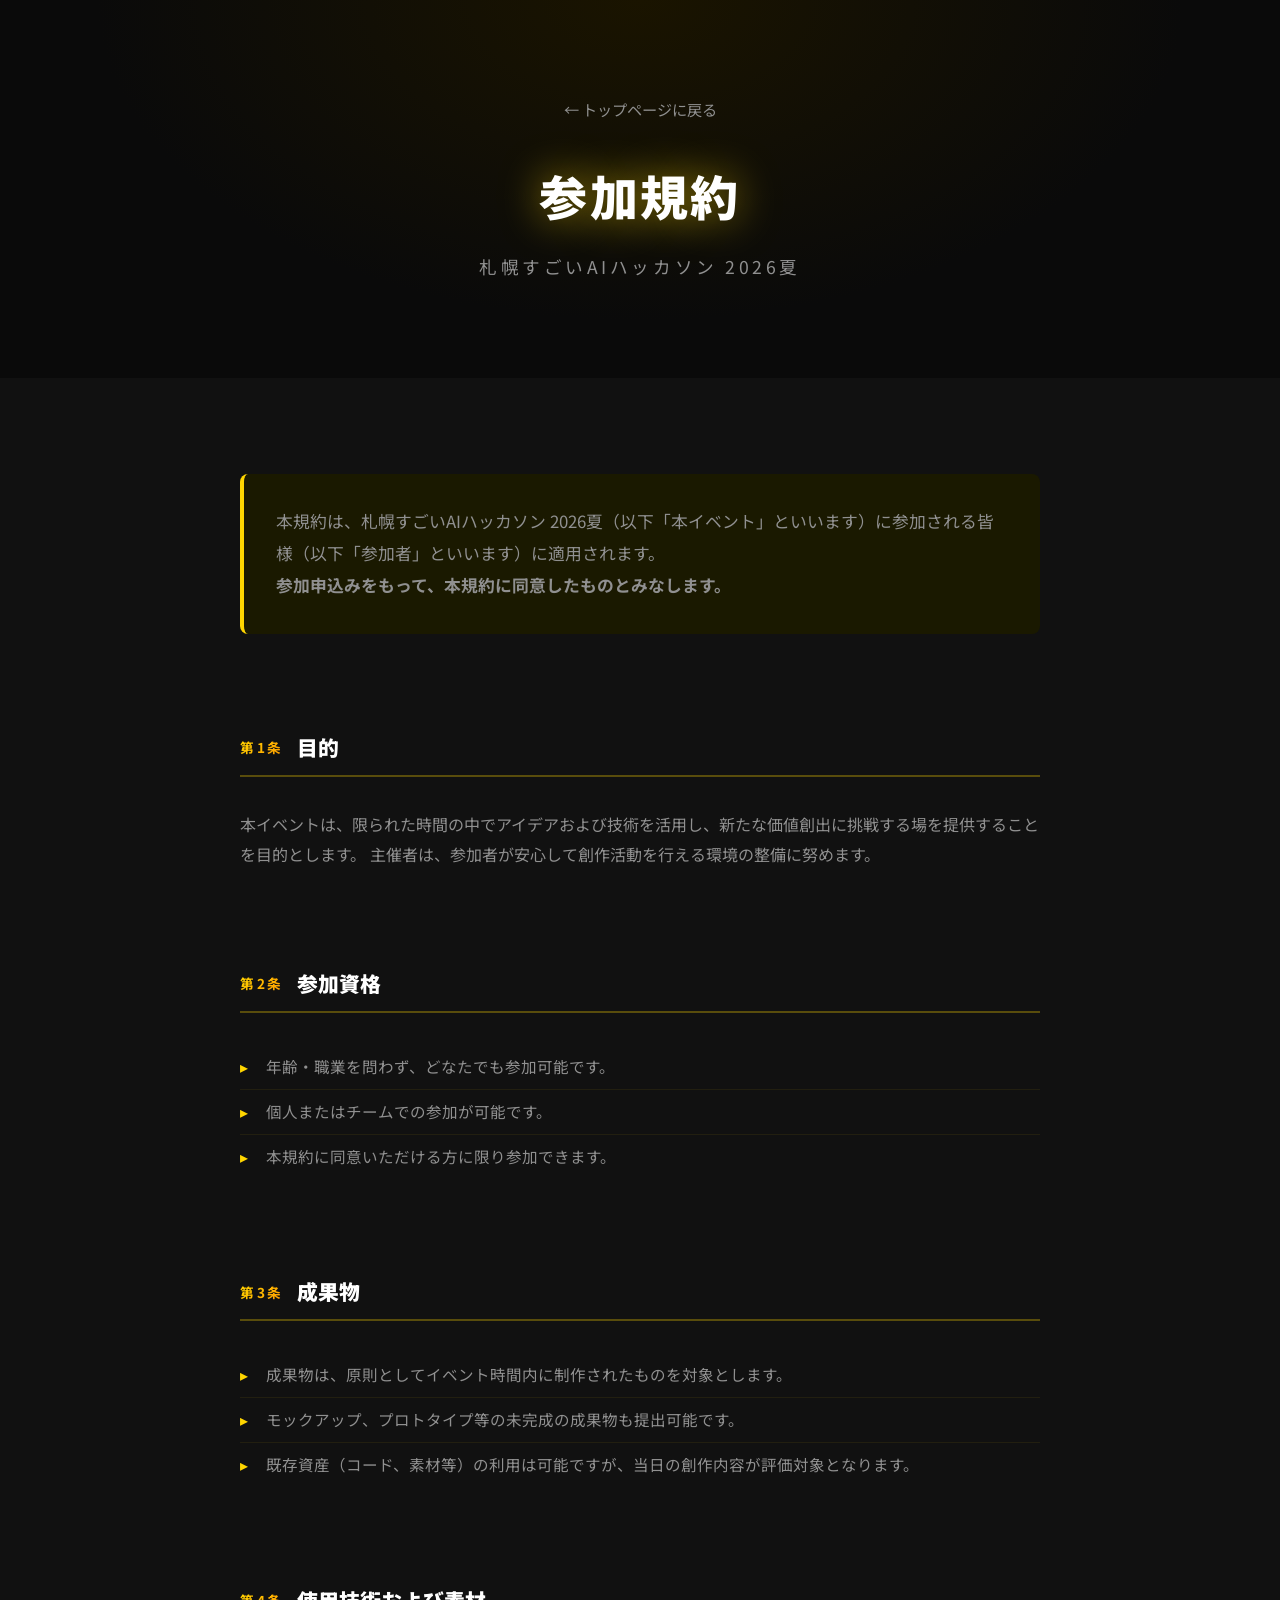
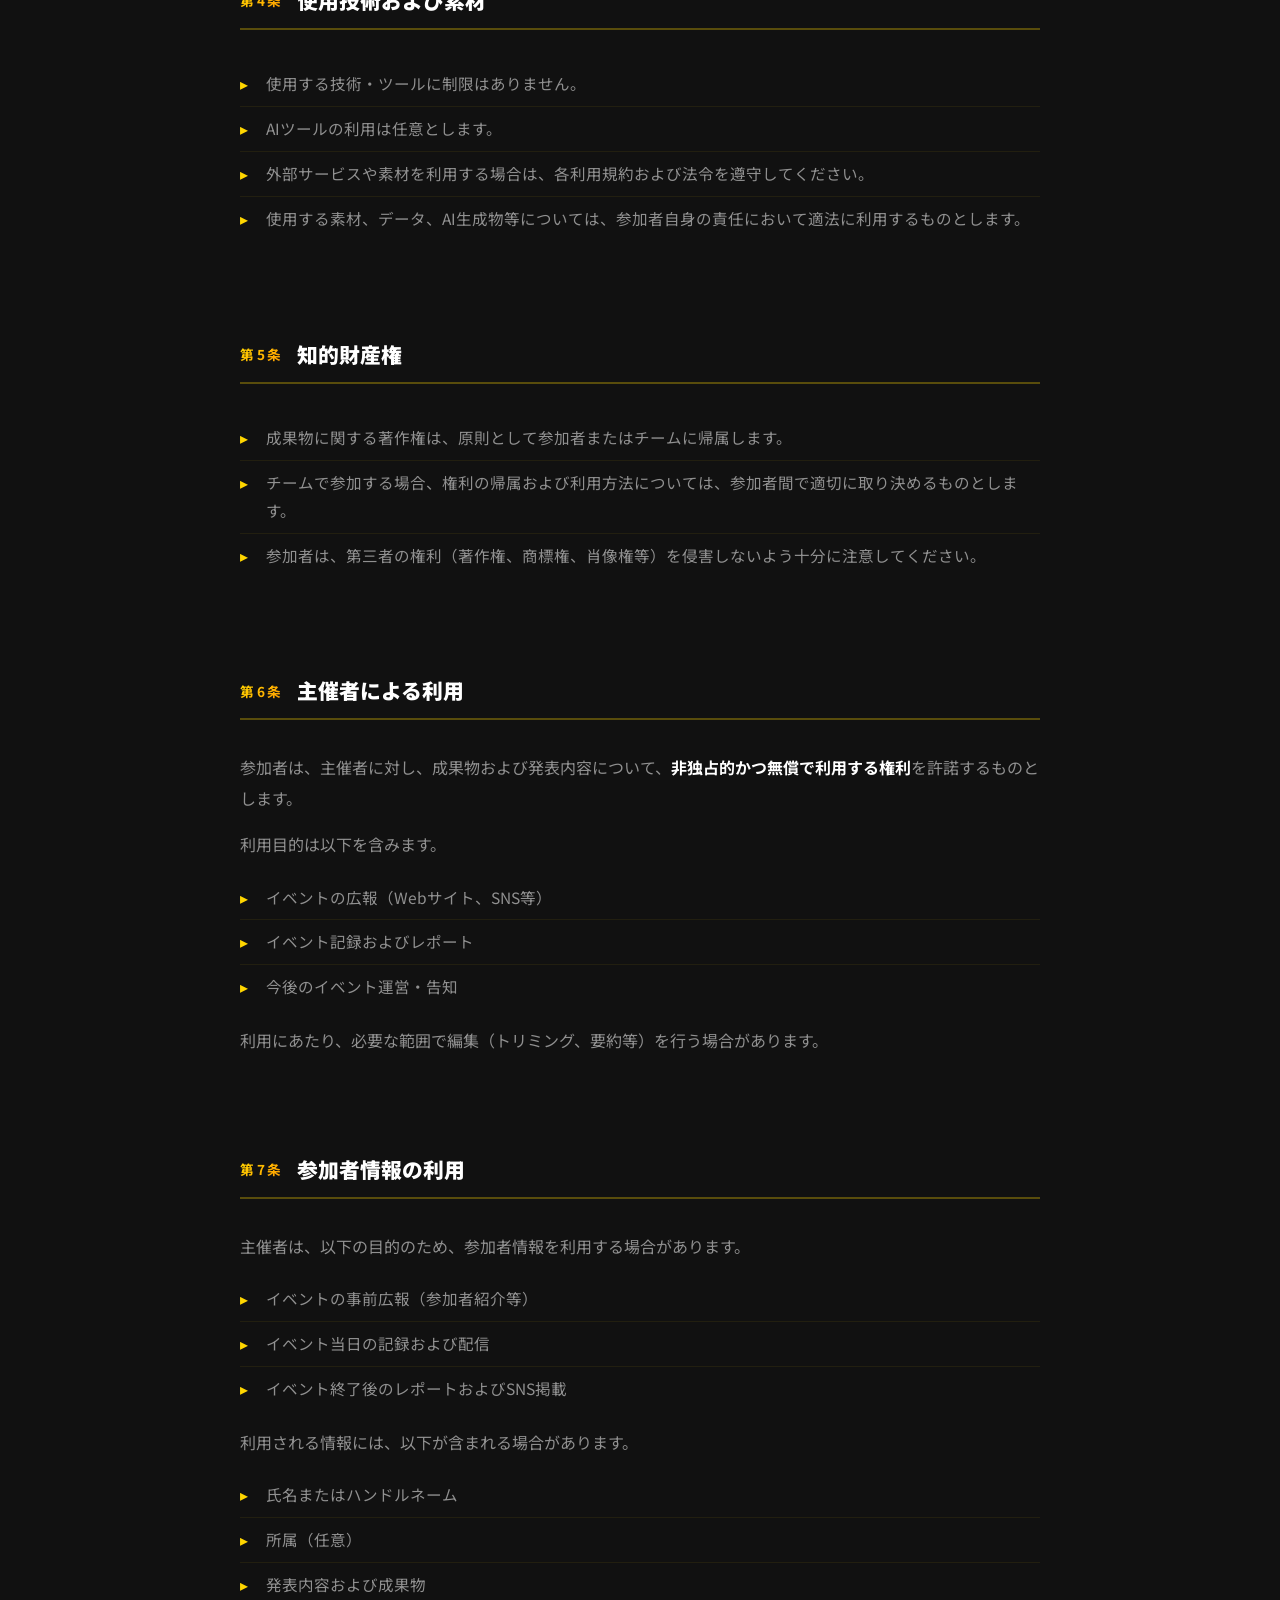
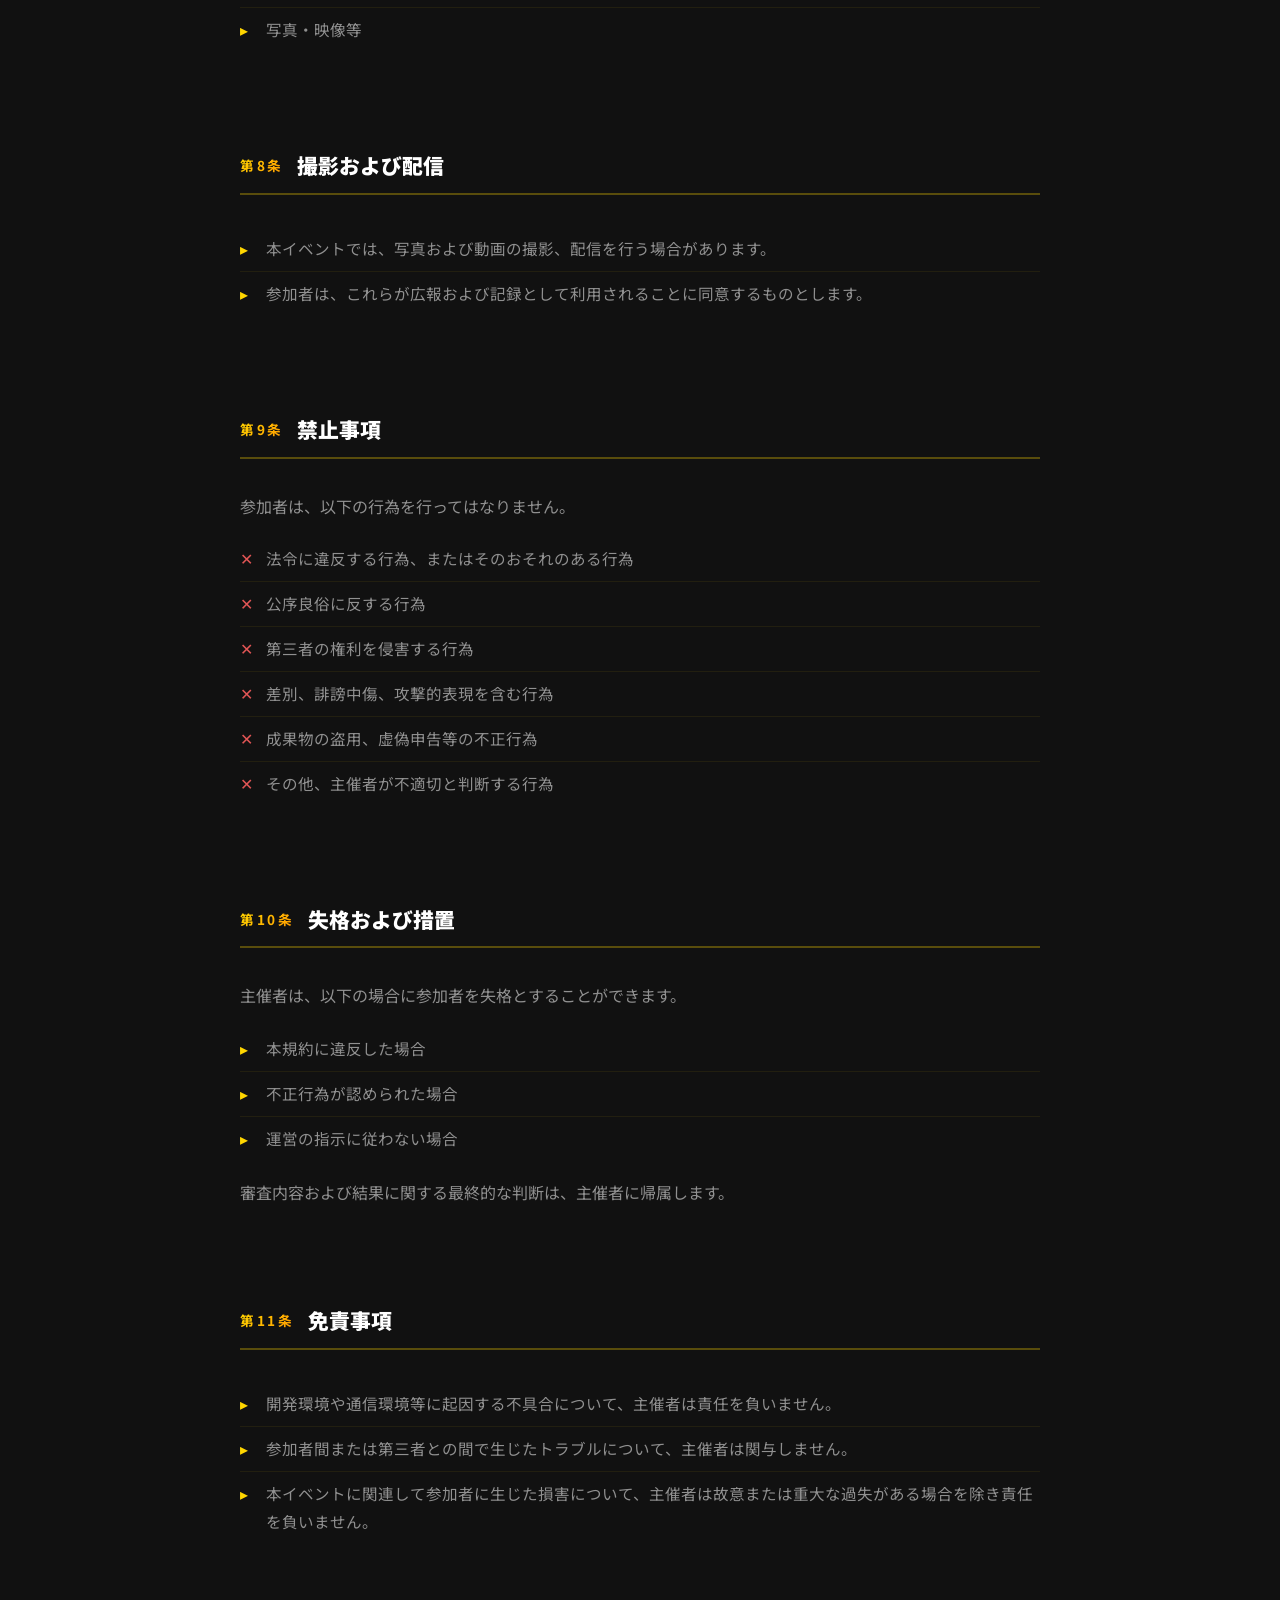
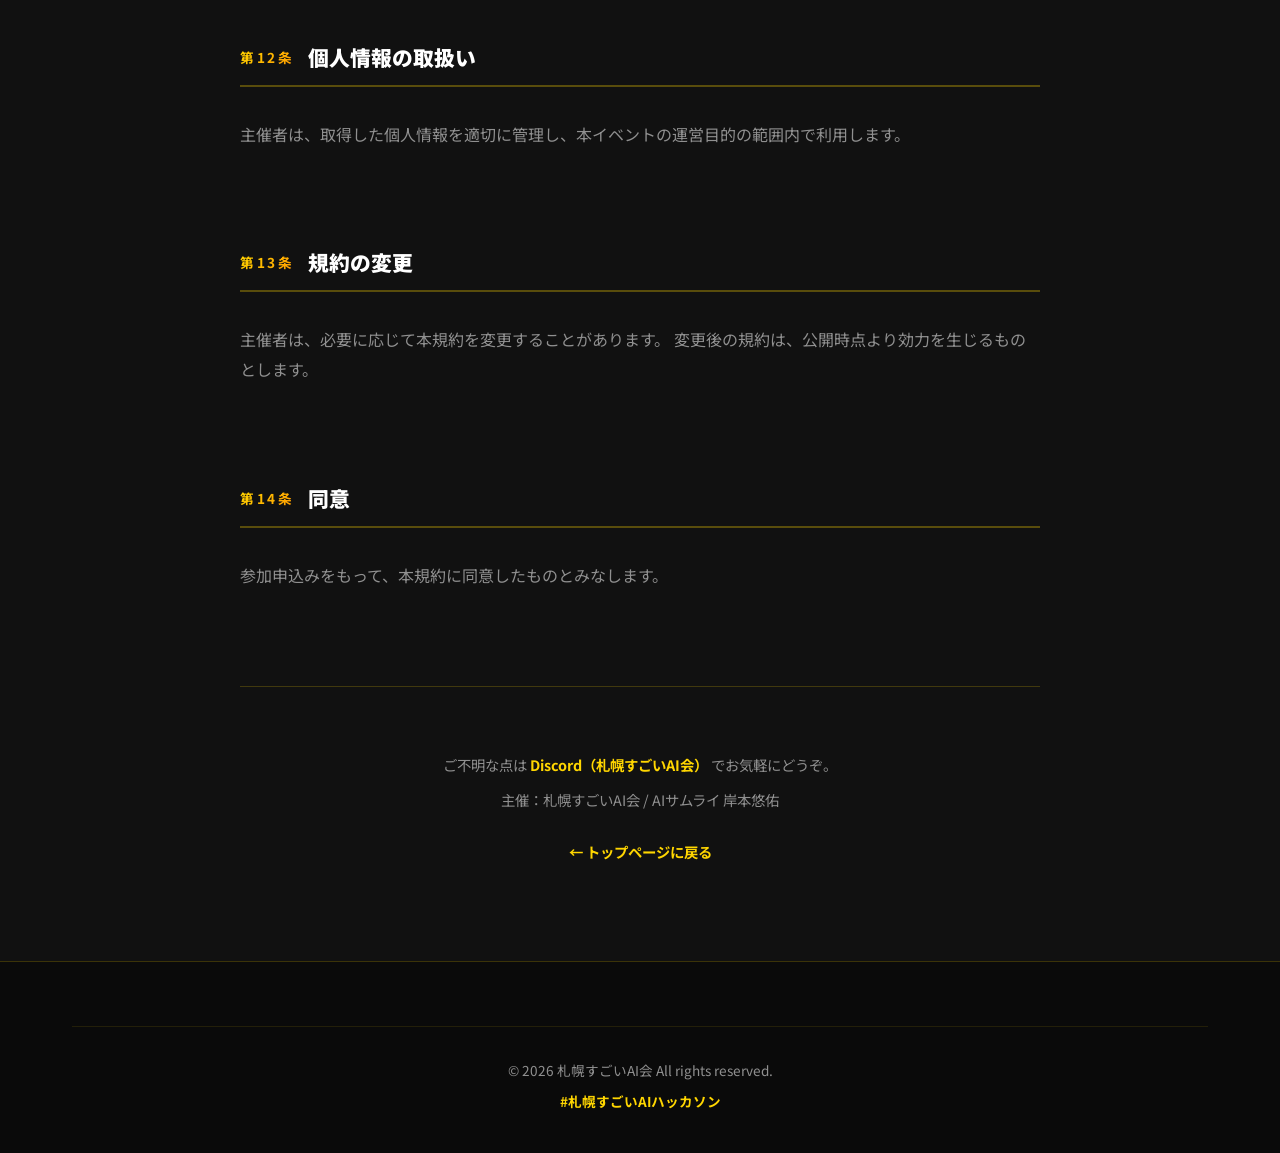
==== commit 8aad730e: "change spr to sum" ====
--- a/conditions.html
+++ b/conditions.html
@@ -3,21 +3,21 @@
 <head>
     <meta charset="UTF-8">
     <meta name="viewport" content="width=device-width, initial-scale=1.0">
-    <title>参加規約 | 札幌すごいAIハッカソン 2026春</title>
-    <meta name="description" content="札幌すごいAIハッカソン 2026春の参加規約です。">
+    <title>参加規約 | 札幌すごいAIハッカソン 2026夏</title>
+    <meta name="description" content="札幌すごいAIハッカソン 2026夏の参加規約です。">
     <!-- OGP Tags -->
-    <meta property="og:title" content="参加規約 | 札幌すごいAIハッカソン 2026春">
-    <meta property="og:description" content="札幌すごいAIハッカソン 2026春の参加規約です。">
+    <meta property="og:title" content="参加規約 | 札幌すごいAIハッカソン 2026夏">
+    <meta property="og:description" content="札幌すごいAIハッカソン 2026夏の参加規約です。">
     <meta property="og:type" content="website">
-    <meta property="og:url" content="https://hack-2026-spring.sugoiai.org/conditions.html">
-    <meta property="og:site_name" content="札幌すごいAIハッカソン 2026春">
-    <meta property="og:image" content="https://hack-2026-spring.sugoiai.org/images/logot.png">
+    <meta property="og:url" content="https://hack-2026-summer.sugoiai.org/conditions.html">
+    <meta property="og:site_name" content="札幌すごいAIハッカソン 2026夏">
+    <meta property="og:image" content="https://hack-2026-summer.sugoiai.org/images/logot.png">
     <meta property="og:locale" content="ja_JP">
     <!-- Twitter Card Tags -->
     <meta name="twitter:card" content="summary_large_image">
-    <meta name="twitter:title" content="参加規約 | 札幌すごいAIハッカソン 2026春">
-    <meta name="twitter:description" content="札幌すごいAIハッカソン 2026春の参加規約です。">
-    <meta name="twitter:image" content="https://hack-2026-spring.sugoiai.org/images/logot.png">
+    <meta name="twitter:title" content="参加規約 | 札幌すごいAIハッカソン 2026夏">
+    <meta name="twitter:description" content="札幌すごいAIハッカソン 2026夏の参加規約です。">
+    <meta name="twitter:image" content="https://hack-2026-summer.sugoiai.org/images/logot.png">
     <!-- Favicon -->
     <link rel="icon" type="image/png" href="images/logot.png">
     <link rel="apple-touch-icon" href="images/logot.png">
@@ -180,7 +180,7 @@
             <a href="index.html" class="back-link">← トップページに戻る</a>
             <h1 class="hero-title" style="animation: none;">
                 <span class="title-main" style="font-size: clamp(1.8rem, 5vw, 3rem);">参加規約</span>
-                <span class="title-sub">札幌すごいAIハッカソン 2026春</span>
+                <span class="title-sub">札幌すごいAIハッカソン 2026夏</span>
             </h1>
         </div>
     </div>
@@ -191,7 +191,7 @@
             <div class="conditions-content">
 
                 <p class="conditions-intro">
-                    本規約は、札幌すごいAIハッカソン 2026春（以下「本イベント」といいます）に参加される皆様（以下「参加者」といいます）に適用されます。<br>
+                    本規約は、札幌すごいAIハッカソン 2026夏（以下「本イベント」といいます）に参加される皆様（以下「参加者」といいます）に適用されます。<br>
                     <strong>参加申込みをもって、本規約に同意したものとみなします。</strong>
                 </p>
 
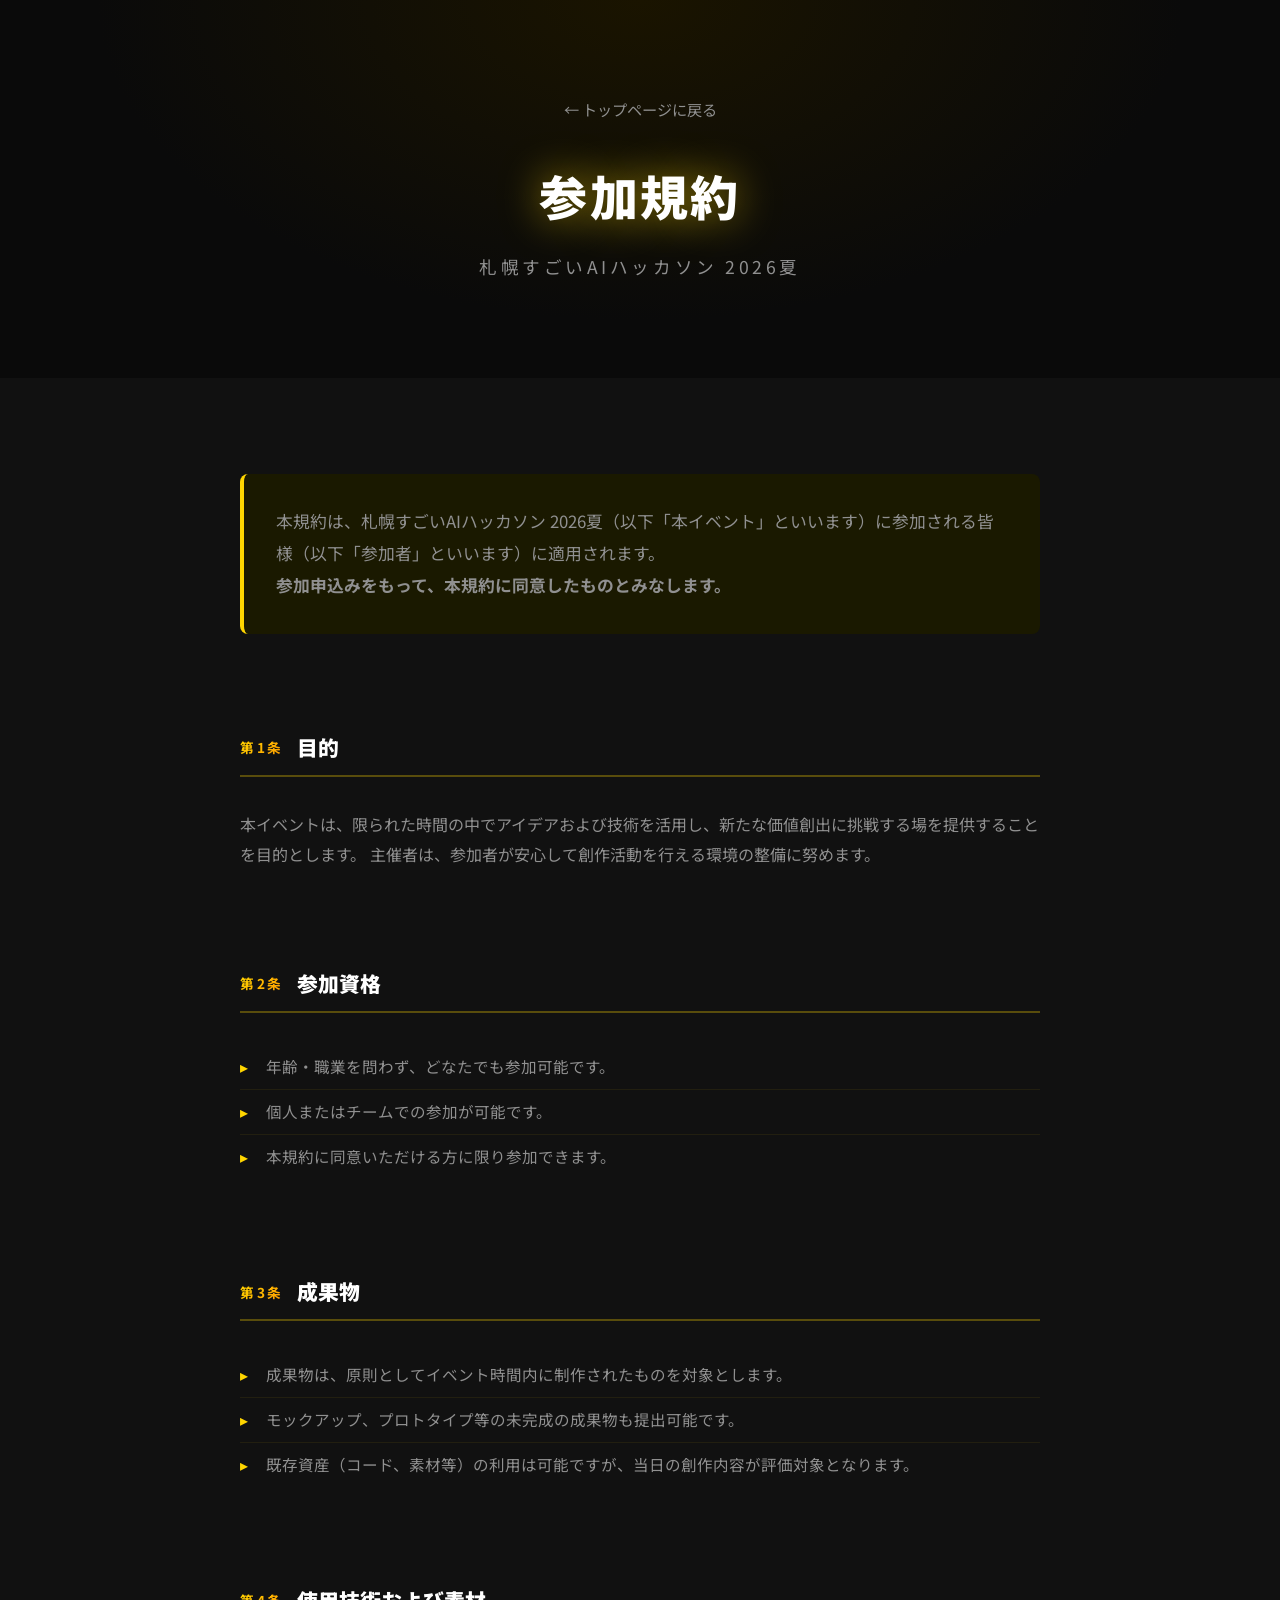
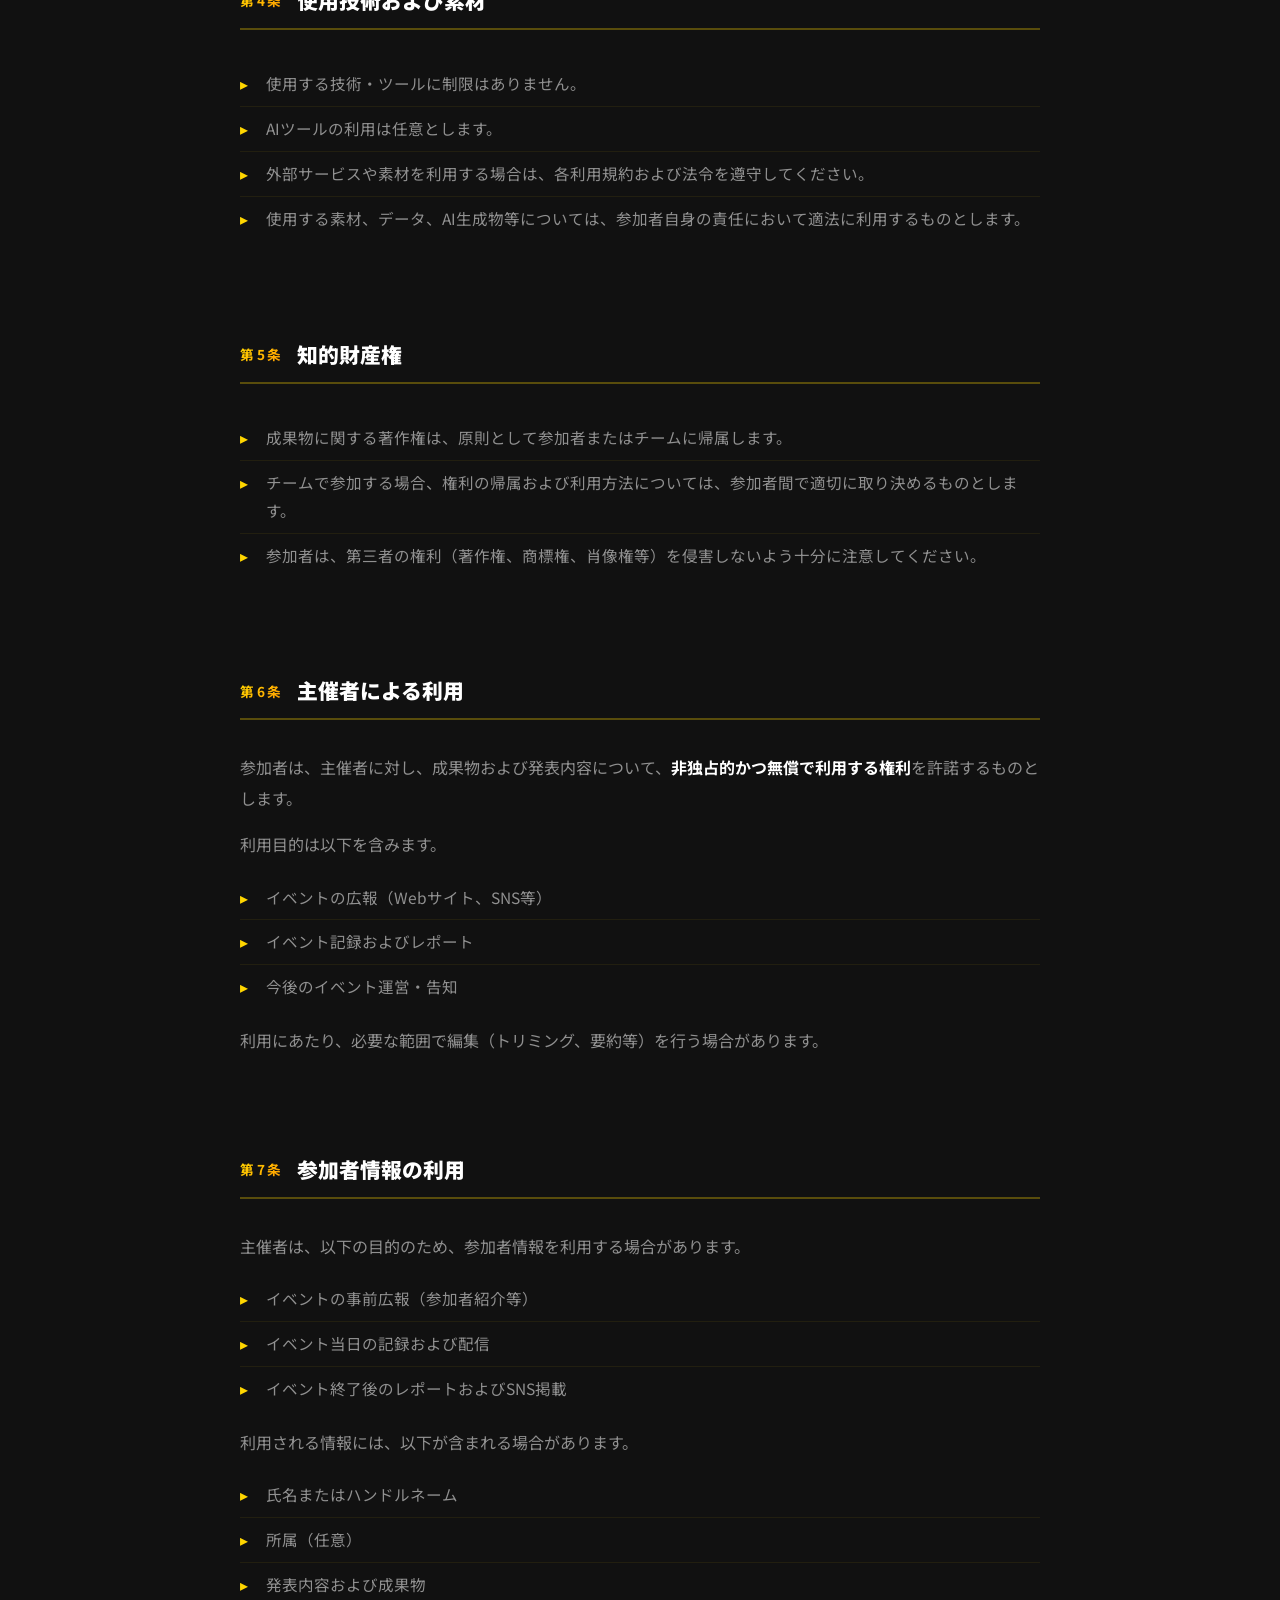
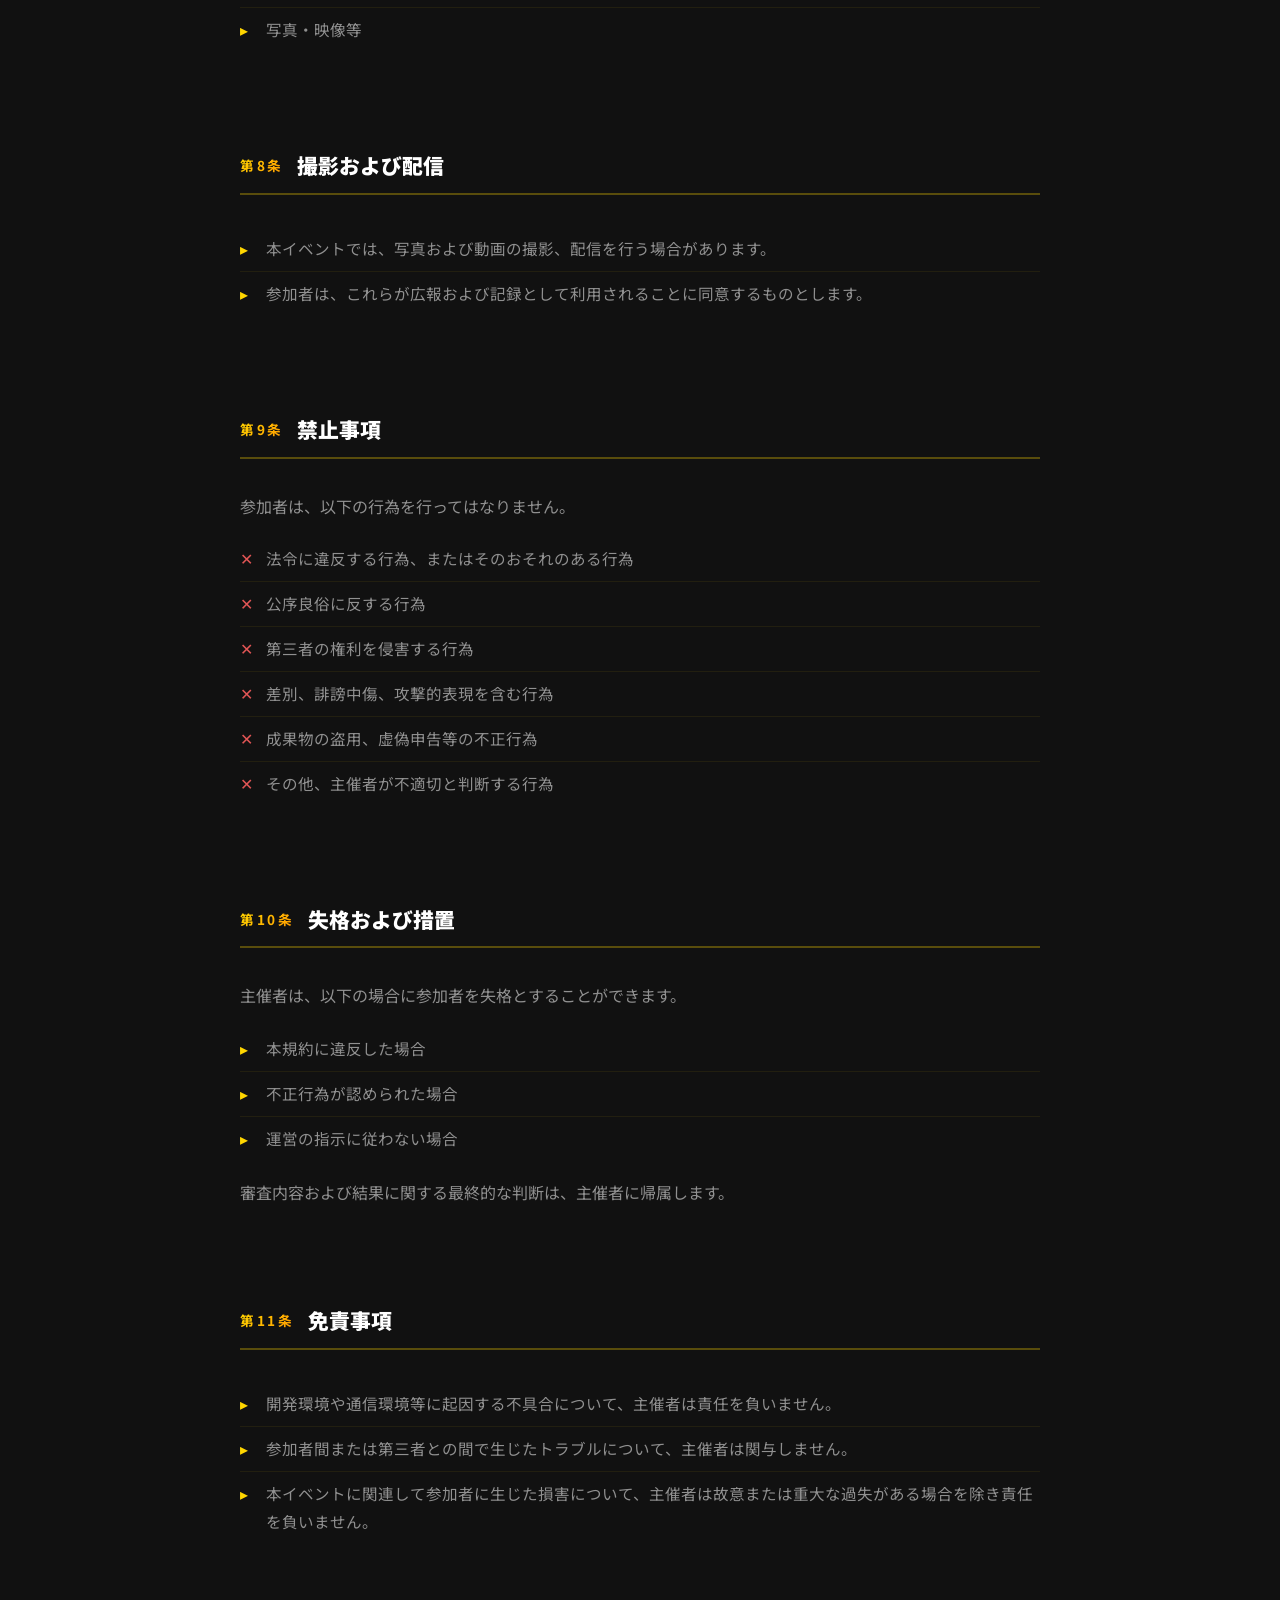
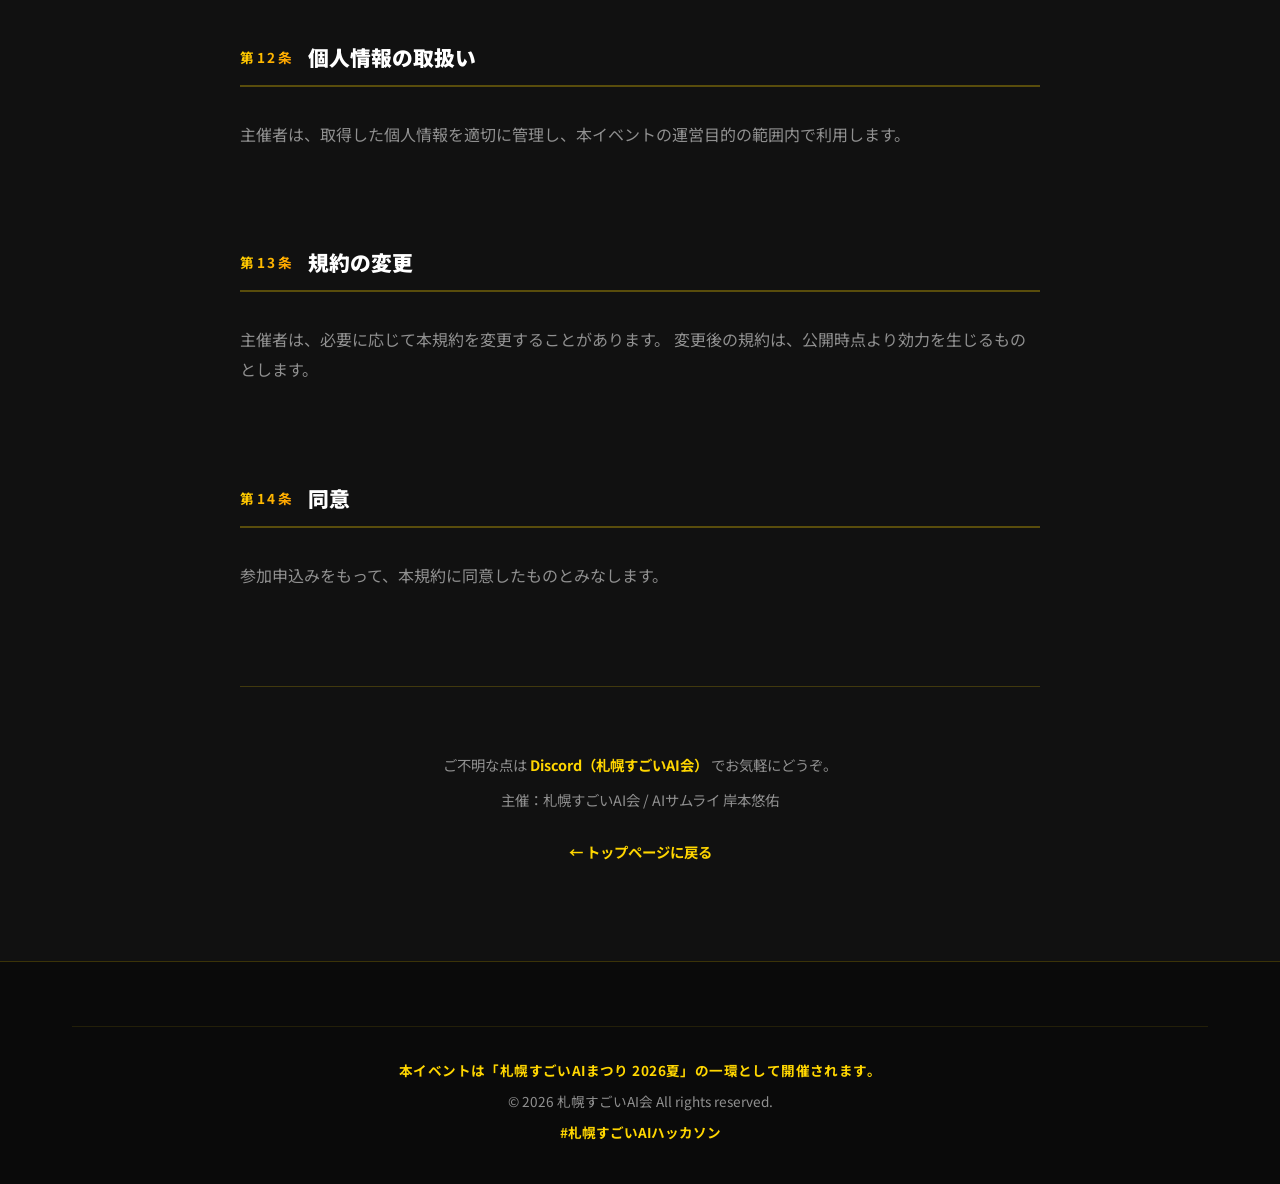
==== commit 5e68f044: "add footer" ====
--- a/conditions.html
+++ b/conditions.html
@@ -390,6 +390,7 @@
     <footer class="footer">
         <div class="container">
             <div class="footer-bottom">
+                <p class="footer-festival">本イベントは「札幌すごいAIまつり 2026夏」の一環として開催されます。</p>
                 <p>&copy; 2026 札幌すごいAI会 All rights reserved.</p>
                 <p class="footer-hashtag">#札幌すごいAIハッカソン</p>
             </div>
--- a/style.css
+++ b/style.css
@@ -1299,6 +1299,12 @@
     font-size: 0.8rem !important;
 }
 
+.footer-festival {
+    color: var(--hack-yellow) !important;
+    font-weight: 700;
+    letter-spacing: 0.03em;
+}
+
 .footer-hashtag {
     color: var(--film-purple) !important;
     font-weight: 700;
@@ -2088,6 +2094,13 @@
     height: 100%;
     object-fit: contain;
     padding: var(--spacing-sm);
+}
+
+.partner-logo-text {
+    font-size: 2.4rem;
+    font-weight: 900;
+    color: var(--text-primary);
+    letter-spacing: 0.12em;
 }
 
 .partner-name {
@@ -2221,3 +2234,56 @@
     white-space: pre-wrap;
     word-break: break-word;
 }
+
+/* ─── Language Switcher（hero内・絶対配置：スクロールで一緒に消える） ─── */
+.lang-switcher {
+    position: absolute;
+    top: 1.2rem;
+    right: 1.2rem;
+    z-index: 50;
+    display: flex;
+    gap: 0.35rem;
+    padding: 0.3rem;
+    background: rgba(10, 10, 10, 0.55);
+    border: 1px solid rgba(255, 255, 255, 0.15);
+    border-radius: 999px;
+    backdrop-filter: blur(6px);
+    -webkit-backdrop-filter: blur(6px);
+}
+
+.lang-btn {
+    appearance: none;
+    border: none;
+    background: transparent;
+    color: var(--text-secondary);
+    font-family: var(--font-primary);
+    font-size: 0.78rem;
+    font-weight: 700;
+    letter-spacing: 0.05em;
+    padding: 0.35rem 0.75rem;
+    border-radius: 999px;
+    cursor: pointer;
+    transition: color 0.2s ease, background 0.2s ease;
+}
+
+.lang-btn:hover {
+    color: var(--text-primary);
+}
+
+.lang-btn.active {
+    background: var(--hack-yellow);
+    color: #0A0A0A;
+}
+
+@media (max-width: 768px) {
+    .lang-switcher {
+        top: 0.8rem;
+        right: 0.8rem;
+        padding: 0.25rem;
+    }
+
+    .lang-btn {
+        font-size: 0.72rem;
+        padding: 0.3rem 0.6rem;
+    }
+}
